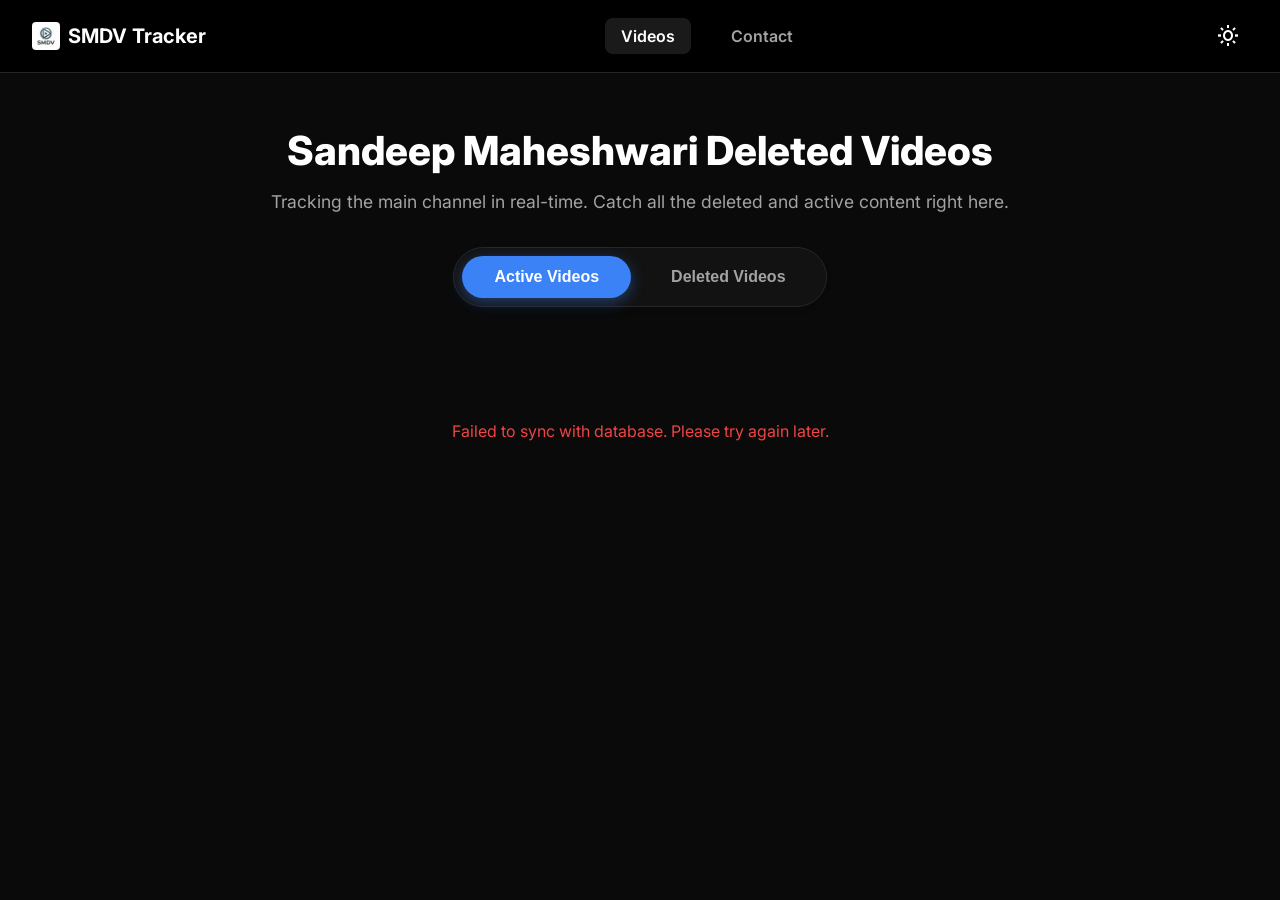
==== docs/index.html @ 34a7aa3f "Update UI to modern, premium, centered with logo" ====
<!DOCTYPE html>
<html lang="en" data-theme="dark">
<head>
    <meta charset="UTF-8">
    <meta name="viewport" content="width=device-width, initial-scale=1.0">
    <title>Sandeep Maheshwari Deleted Videos Tracker</title>
    <meta name="description" content="Tracker for Sandeep Maheshwari's active and deleted videos.">
    <link rel="preconnect" href="https://fonts.googleapis.com">
    <link rel="preconnect" href="https://fonts.gstatic.com" crossorigin>
    <link href="https://fonts.googleapis.com/css2?family=Inter:wght@400;500;600;700;800&display=swap" rel="stylesheet">
    <link rel="stylesheet" href="css/style.css">
    <!-- Boxicons for icons -->
    <link href='https://unpkg.com/boxicons@2.1.4/css/boxicons.min.css' rel='stylesheet'>
    <link rel="icon" type="image/png" href="images/logo.png">
</head>
<body>
    <nav class="navbar">
        <div class="nav-container">
            <div class="logo">
                <img src="images/logo.png" alt="SMDV Logo">
                <span>SMDV Tracker</span>
            </div>
            
            <ul class="nav-links">
                <li><button class="nav-btn active" id="nav-videos">Videos</button></li>
                <li><button class="nav-btn" id="nav-contact">Contact</button></li>
            </ul>

            <div class="nav-actions">
                <button class="theme-toggle" id="theme-toggle" aria-label="Toggle Dark/Light Mode">
                    <i class='bx bx-sun' id="theme-icon"></i>
                </button>
            </div>
        </div>
    </nav>

    <main class="container">
        
        <!-- VIDEOS SECTION -->
        <section id="section-videos" class="section active">
            <div class="header-content">
                <h1>Sandeep Maheshwari Deleted Videos</h1>
                <p>Tracking the main channel in real-time. Catch all the deleted and active content right here.</p>
            </div>

            <div class="tabs-container" style="display: flex; justify-content: center; width: 100%;">
                <div class="tabs">
                    <button class="tab-btn active" id="tab-active">Active Videos</button>
                    <button class="tab-btn" id="tab-deleted">Deleted Videos</button>
                </div>
            </div>

            <div class="stats-overview" id="stats-overview">
                <!-- Stats injected here -->
            </div>

            <div class="loading" id="loading">
                <div class="spinner"></div>
                <p>Syncing with database...</p>
            </div>

            <div class="grid" id="video-grid">
                <!-- Videos injected here -->
            </div>
        </section>

        <!-- CONTACT SECTION -->
        <section id="section-contact" class="section">
            <div class="header-content">
                <h1>Contact Us</h1>
                <p>Independent fan-created platform.</p>
            </div>
            <div class="contact-card">
                <p>Welcome to the official contact page of this independent fan-created platform dedicated to tracking and organizing videos from the Sandeep Maheshwari YouTube channel.</p>
                <p>This website has been developed purely out of admiration, respect, and appreciation for the valuable content shared by Sandeep Maheshwari Sir over the years. As a long-time follower and supporter of his work, I created this platform to make it easier for viewers and fans to track, discover, and stay updated with videos from the channel in a simple and organized way.</p>
                
                <h3>Purpose of This Website</h3>
                <p>The primary purpose of this website is to:</p>
                <ul>
                    <li>Track newly uploaded videos from the channel</li>
                    <li>Maintain an organized archive of content</li>
                    <li>Help viewers easily discover motivational and educational videos</li>
                    <li>Create a better browsing and tracking experience for fans</li>
                </ul>
                <p>This project is built with the intention of serving the community of viewers who regularly follow Sandeep Maheshwari Sir’s content and teachings.</p>
                
                <h3>Transparency & Disclaimer</h3>
                <p>I would like to clearly state the following:</p>
                <ul>
                    <li>This website is an independent fan-made project.</li>
                    <li>I have zero intention of earning money from Sandeep Maheshwari Sir’s content.</li>
                    <li>This platform is not created for scams, fraud, impersonation, or misleading activities of any kind.</li>
                    <li>I do not claim ownership of any original video, audio, branding, or intellectual property associated with the official channel.</li>
                    <li>All rights to the original content belong to their respective owners.</li>
                    <li>This website is created solely for informational and tracking purposes as a fan initiative.</li>
                </ul>
                <p>Respecting creators and maintaining transparency is extremely important to me. The goal of this platform is only to support accessibility and organization for viewers who genuinely enjoy the content.</p>
                
                <h3>Not Affiliated With the Official Channel</h3>
                <p>Please note that this website is not officially affiliated with, endorsed by, or managed by Sandeep Maheshwari Sir or his official team.</p>
                <p>If at any point any official representative has concerns regarding content, listings, or presentation on this platform, I will fully cooperate and take immediate action wherever necessary.</p>
                
                <h3>Privacy & User Trust</h3>
                <p>This platform is designed with simplicity and minimalism in mind. I strongly value user trust and transparency.</p>
                <ul>
                    <li>No misleading claims</li>
                    <li>No fake promotions</li>
                    <li>No spam activity</li>
                    <li>No hidden scams</li>
                    <li>No misuse of visitor data</li>
                </ul>
                <p>The intention is to maintain a clean, respectful, and genuine experience for every visitor using this website.</p>

                <h3>Get in Touch</h3>
                <p>If you would like to:</p>
                <ul>
                    <li>Report an issue</li>
                    <li>Suggest improvements</li>
                    <li>Share feedback</li>
                    <li>Request corrections</li>
                    <li>Raise copyright concerns</li>
                    <li>Contact regarding any content displayed on the website</li>
                </ul>
                <p>Please feel free to reach out to me at: <br><a href="mailto:smdeletedvideos@gmail.com" style="color: var(--accent); text-decoration: underline; font-weight: 600;">smdeletedvideos@gmail.com</a></p>
                
                <hr style="border: 0; height: 1px; background: var(--border); margin: 2rem 0;">
                
                <p>I genuinely appreciate every visitor, supporter, and fellow fan who uses this platform.</p>
                <p><em>Thank you for visiting and supporting this independent community-driven project built with respect, simplicity, and admiration for meaningful content.</em></p>
            </div>
        </section>
        
    </main>

    <!-- Modal for Deleted Video Details -->
    <div id="video-modal" class="modal">
        <div class="modal-content">
            <span class="close-modal">&times;</span>
            <div id="modal-body">
                <!-- Details injected here -->
            </div>
        </div>
    </div>

    <script src="js/app.js"></script>
</body>
</html>
---- docs/css/style.css ----
:root {
    /* Dark Theme (Default) */
    --bg-main: #0a0a0a;
    --bg-nav: #000000;
    --bg-card: #121212;
    --bg-card-hover: #1a1a1a;
    --text-primary: #ffffff;
    --text-secondary: #a3a3a3;
    --text-muted: #737373;
    --accent: #3b82f6; /* Blue like the screenshot play button */
    --accent-hover: #2563eb;
    --accent-border: #8b5cf6; /* Purple glow like screenshot */
    --border: #262626;
    --danger: #ef4444;
    --danger-bg: rgba(239, 68, 68, 0.1);
    --success: #10b981;
}

[data-theme="light"] {
    --bg-main: #f8fafc;
    --bg-nav: #ffffff;
    --bg-card: #ffffff;
    --bg-card-hover: #f1f5f9;
    --text-primary: #0f172a;
    --text-secondary: #475569;
    --text-muted: #94a3b8;
    --accent: #3b82f6;
    --accent-hover: #2563eb;
    --accent-border: #6366f1;
    --border: #e2e8f0;
    --danger: #ef4444;
    --danger-bg: rgba(239, 68, 68, 0.1);
    --success: #10b981;
}

* {
    margin: 0;
    padding: 0;
    box-sizing: border-box;
}

body {
    font-family: 'Inter', sans-serif;
    background-color: var(--bg-main);
    color: var(--text-primary);
    line-height: 1.5;
    min-height: 100vh;
    transition: background-color 0.3s ease, color 0.3s ease;
}

/* Navbar */
.navbar {
    background-color: var(--bg-nav);
    border-bottom: 1px solid var(--border);
    position: sticky;
    top: 0;
    z-index: 100;
    transition: background-color 0.3s ease, border-color 0.3s ease;
}

.nav-container {
    max-width: 1400px;
    margin: 0 auto;
    padding: 1rem 2rem;
    display: flex;
    justify-content: space-between;
    align-items: center;
}

.logo {
    display: flex;
    align-items: center;
    gap: 0.5rem;
    font-size: 1.25rem;
    font-weight: 700;
    color: var(--text-primary);
}

.logo img {
    height: 28px;
    width: auto;
    border-radius: 4px;
}

.nav-links {
    display: flex;
    list-style: none;
    gap: 1.5rem;
}

.nav-btn {
    background: none;
    border: none;
    color: var(--text-secondary);
    font-family: inherit;
    font-size: 1rem;
    font-weight: 600;
    cursor: pointer;
    transition: color 0.2s ease;
    padding: 0.5rem 1rem;
    border-radius: 0.5rem;
}

.nav-btn:hover {
    color: var(--text-primary);
    background: rgba(255,255,255,0.05);
}

.nav-btn.active {
    color: var(--text-primary);
    background: rgba(255,255,255,0.1);
}

[data-theme="light"] .nav-btn:hover,
[data-theme="light"] .nav-btn.active {
    background: rgba(0,0,0,0.05);
}

.nav-actions {
    display: flex;
    align-items: center;
}

.theme-toggle {
    background: none;
    border: none;
    color: var(--text-primary);
    font-size: 1.5rem;
    cursor: pointer;
    transition: transform 0.2s ease;
    display: flex;
    align-items: center;
    justify-content: center;
    width: 40px;
    height: 40px;
    border-radius: 50%;
}

.theme-toggle:hover {
    background: rgba(255,255,255,0.1);
}

[data-theme="light"] .theme-toggle:hover {
    background: rgba(0,0,0,0.05);
}

/* Main Container */
.container {
    max-width: 1400px;
    margin: 0 auto;
    padding: 3rem 2rem;
}

.section {
    display: none;
    animation: fadeIn 0.4s ease forwards;
}

.section.active {
    display: block;
}

@keyframes fadeIn {
    from { opacity: 0; transform: translateY(10px); }
    to { opacity: 1; transform: translateY(0); }
}

/* Header Content */
.header-content {
    margin-bottom: 2rem;
    text-align: center;
    max-width: 800px;
    margin-left: auto;
    margin-right: auto;
}

.header-content h1 {
    font-size: 2.5rem;
    font-weight: 800;
    margin-bottom: 0.5rem;
    color: var(--text-primary);
}

.header-content p {
    color: var(--text-secondary);
    font-size: 1.1rem;
}

/* Tabs */
.tabs {
    display: inline-flex;
    justify-content: center;
    gap: 0.5rem;
    margin-bottom: 3rem;
    background: var(--bg-card);
    padding: 0.5rem;
    border-radius: 3rem;
    border: 1px solid var(--border);
    box-shadow: 0 4px 6px rgba(0,0,0,0.05);
}

.tab-btn {
    background: none;
    border: none;
    color: var(--text-secondary);
    font-size: 1rem;
    font-weight: 600;
    cursor: pointer;
    padding: 0.75rem 2rem;
    border-radius: 2.5rem;
    transition: all 0.3s cubic-bezier(0.4, 0, 0.2, 1);
}

.tab-btn:hover {
    color: var(--text-primary);
}

.tab-btn.active {
    background: var(--accent);
    color: white;
    box-shadow: 0 4px 15px rgba(59, 130, 246, 0.4);
}

/* Grid Layout */
.grid {
    display: grid;
    grid-template-columns: repeat(auto-fill, minmax(340px, 1fr));
    gap: 1.5rem;
}

/* Video Card Modern Style */
.card {
    background: var(--bg-card);
    border: 1px solid var(--border);
    border-radius: 1rem;
    overflow: hidden;
    cursor: pointer;
    transition: all 0.3s cubic-bezier(0.4, 0, 0.2, 1);
    display: flex;
    flex-direction: column;
}

.card:hover {
    transform: translateY(-4px);
    background: var(--bg-card-hover);
    border-color: var(--accent-border); /* Glow border on hover */
    box-shadow: 0 10px 30px rgba(0,0,0,0.5);
}

[data-theme="light"] .card:hover {
    box-shadow: 0 10px 30px rgba(0,0,0,0.1);
}

.thumbnail-container {
    position: relative;
    width: 100%;
    aspect-ratio: 16 / 9;
    background-color: var(--bg-nav);
    overflow: hidden;
}

.thumbnail-container img {
    width: 100%;
    height: 100%;
    object-fit: cover;
    transition: transform 0.5s ease;
}

.card:hover .thumbnail-container img {
    transform: scale(1.05); /* Slight zoom on hover */
}

/* Play Button Overlay */
.play-overlay {
    position: absolute;
    top: 0;
    left: 0;
    width: 100%;
    height: 100%;
    background: rgba(0, 0, 0, 0.3);
    display: flex;
    justify-content: center;
    align-items: center;
    opacity: 0;
    transition: opacity 0.3s ease;
}

.play-btn {
    width: 60px;
    height: 60px;
    background-color: var(--accent);
    border-radius: 50%;
    display: flex;
    justify-content: center;
    align-items: center;
    color: white;
    font-size: 2rem;
    transform: scale(0.8);
    transition: transform 0.3s cubic-bezier(0.175, 0.885, 0.32, 1.275);
    padding-left: 5px; /* Visual center adjustment for play icon */
}

.card:hover .play-overlay {
    opacity: 1;
}

.card:hover .play-btn {
    transform: scale(1);
}

.card-content {
    padding: 1.25rem;
    flex: 1;
    display: flex;
    flex-direction: column;
}

.card-title {
    font-size: 1.1rem;
    font-weight: 600;
    color: var(--text-primary);
    margin-bottom: 0.5rem;
    display: -webkit-box;
    -webkit-line-clamp: 2;
    -webkit-box-orient: vertical;
    overflow: hidden;
    line-height: 1.4;
}

.card-meta {
    margin-top: auto;
    font-size: 0.85rem;
    color: var(--text-muted);
    display: flex;
    align-items: center;
    justify-content: space-between;
}

.badge {
    padding: 0.2rem 0.6rem;
    border-radius: 0.25rem;
    font-size: 0.75rem;
    font-weight: 600;
    text-transform: uppercase;
}

.badge.deleted {
    color: var(--danger);
    background: var(--danger-bg);
}

/* Loading */
.loading {
    display: flex;
    flex-direction: column;
    align-items: center;
    justify-content: center;
    padding: 4rem 0;
    color: var(--text-secondary);
}

.spinner {
    width: 40px;
    height: 40px;
    border: 3px solid var(--border);
    border-top-color: var(--accent);
    border-radius: 50%;
    animation: spin 1s linear infinite;
    margin-bottom: 1rem;
}

@keyframes spin {
    to { transform: rotate(360deg); }
}

/* Modal */
.modal {
    display: none;
    position: fixed;
    z-index: 1000;
    left: 0;
    top: 0;
    width: 100%;
    height: 100%;
    background-color: rgba(0, 0, 0, 0.8);
    backdrop-filter: blur(5px);
    align-items: center;
    justify-content: center;
}

.modal.active {
    display: flex;
}

.modal-content {
    background-color: var(--bg-card);
    border: 1px solid var(--border);
    border-radius: 1rem;
    width: 90%;
    max-width: 600px;
    padding: 2rem;
    position: relative;
    box-shadow: 0 20px 40px rgba(0,0,0,0.5);
    animation: modalPop 0.3s cubic-bezier(0.175, 0.885, 0.32, 1.275);
}

@keyframes modalPop {
    from { transform: scale(0.9); opacity: 0; }
    to { transform: scale(1); opacity: 1; }
}

.close-modal {
    position: absolute;
    top: 1rem;
    right: 1.5rem;
    color: var(--text-secondary);
    font-size: 2rem;
    font-weight: bold;
    cursor: pointer;
    transition: color 0.2s ease;
}

.close-modal:hover {
    color: var(--text-primary);
}

.modal-body-content {
    display: flex;
    flex-direction: column;
    gap: 1rem;
}

.modal-body-content h2 {
    font-size: 1.5rem;
    color: var(--text-primary);
    margin-bottom: 1rem;
    padding-right: 2rem;
    line-height: 1.3;
}

.detail-row {
    display: flex;
    justify-content: space-between;
    padding-bottom: 0.5rem;
    border-bottom: 1px solid var(--border);
}

.detail-row span:first-child {
    color: var(--text-muted);
}

.detail-row span:last-child {
    font-weight: 500;
    color: var(--text-primary);
}

.btn-watch {
    display: inline-block;
    margin-top: 1.5rem;
    padding: 0.8rem 1.5rem;
    background-color: var(--danger);
    color: white;
    text-align: center;
    border-radius: 0.5rem;
    text-decoration: none;
    font-weight: 600;
    transition: background-color 0.2s ease;
}

.btn-watch:hover {
    background-color: #dc2626;
}

/* Contact Box */
.contact-card {
    background: var(--bg-card);
    border: 1px solid var(--border);
    padding: 3rem;
    border-radius: 1rem;
    max-width: 800px;
    margin: 0 auto;
}

.contact-card p {
    margin-bottom: 1.25rem;
    color: var(--text-secondary);
    line-height: 1.7;
}

.contact-card h3 {
    color: var(--text-primary);
    font-size: 1.25rem;
    margin-top: 2.5rem;
    margin-bottom: 1rem;
    font-weight: 600;
}

.contact-card ul {
    margin-bottom: 1.5rem;
    padding-left: 1.5rem;
    color: var(--text-secondary);
}

.contact-card ul li {
    margin-bottom: 0.5rem;
    line-height: 1.6;
}
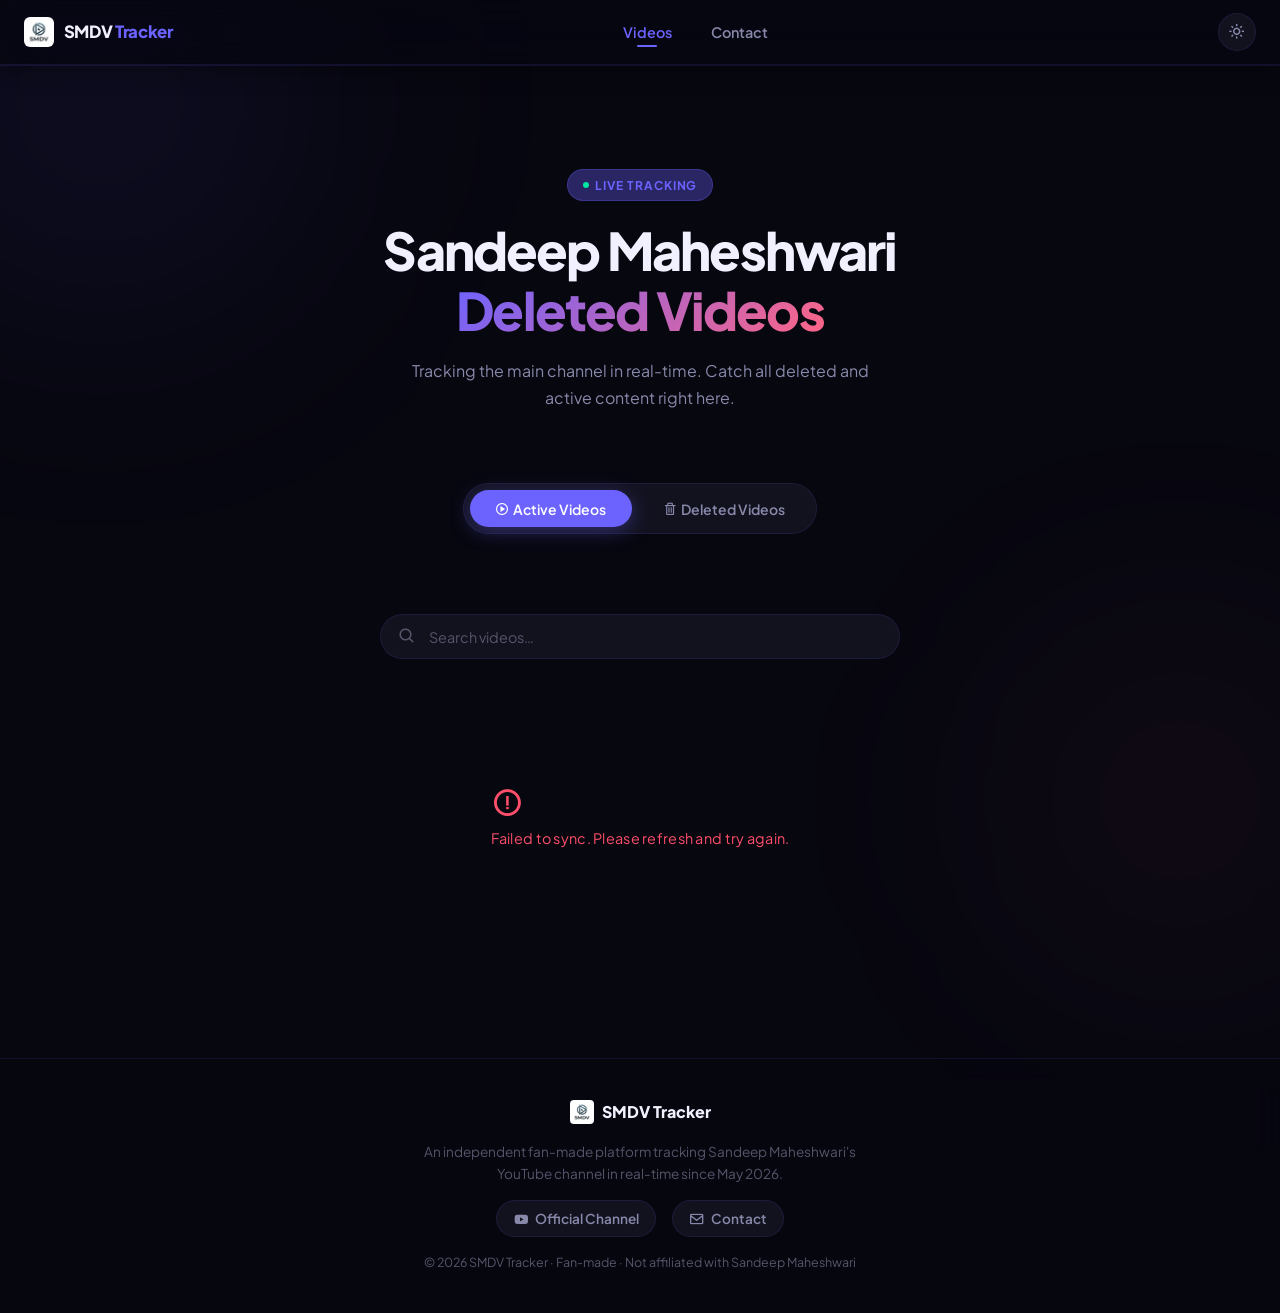
==== commit 9d8379fa: "feat: premium redesign with search, footer, date fix & responsive layout" ====
--- a/docs/index.html
+++ b/docs/index.html
@@ -3,141 +3,240 @@
 <head>
     <meta charset="UTF-8">
     <meta name="viewport" content="width=device-width, initial-scale=1.0">
-    <title>Sandeep Maheshwari Deleted Videos Tracker</title>
-    <meta name="description" content="Tracker for Sandeep Maheshwari's active and deleted videos.">
+    <title>SMDV Tracker — Sandeep Maheshwari Deleted Videos</title>
+    <meta name="description" content="Track Sandeep Maheshwari's active and deleted YouTube videos in real-time. A fan-made platform to help you stay updated.">
+    <meta name="theme-color" content="#070710">
+
+    <!-- Fonts -->
     <link rel="preconnect" href="https://fonts.googleapis.com">
     <link rel="preconnect" href="https://fonts.gstatic.com" crossorigin>
-    <link href="https://fonts.googleapis.com/css2?family=Inter:wght@400;500;600;700;800&display=swap" rel="stylesheet">
+    <link href="https://fonts.googleapis.com/css2?family=Inter:wght@400;600;700;800&family=Plus+Jakarta+Sans:wght@400;500;600;700;800;900&display=swap" rel="stylesheet">
+
+    <!-- Icons -->
+    <link href="https://unpkg.com/boxicons@2.1.4/css/boxicons.min.css" rel="stylesheet">
+
+    <!-- Styles -->
     <link rel="stylesheet" href="css/style.css">
-    <!-- Boxicons for icons -->
-    <link href='https://unpkg.com/boxicons@2.1.4/css/boxicons.min.css' rel='stylesheet'>
+
+    <!-- Favicon -->
     <link rel="icon" type="image/png" href="images/logo.png">
 </head>
 <body>
-    <nav class="navbar">
+
+    <!-- ░░ NAVBAR ░░ -->
+    <nav class="navbar" role="navigation" aria-label="Main navigation">
         <div class="nav-container">
-            <div class="logo">
+            <!-- Logo -->
+            <a class="logo" href="#" id="logo-home" aria-label="SMDV Tracker Home">
                 <img src="images/logo.png" alt="SMDV Logo">
-                <span>SMDV Tracker</span>
-            </div>
-            
-            <ul class="nav-links">
-                <li><button class="nav-btn active" id="nav-videos">Videos</button></li>
+                <span class="logo-text">SMDV <span>Tracker</span></span>
+            </a>
+
+            <!-- Desktop Nav Links -->
+            <ul class="nav-links" role="list">
+                <li><button class="nav-btn active" id="nav-videos" aria-current="page">Videos</button></li>
                 <li><button class="nav-btn" id="nav-contact">Contact</button></li>
             </ul>
 
+            <!-- Actions -->
             <div class="nav-actions">
-                <button class="theme-toggle" id="theme-toggle" aria-label="Toggle Dark/Light Mode">
-                    <i class='bx bx-sun' id="theme-icon"></i>
+                <button class="theme-toggle" id="theme-toggle" aria-label="Toggle dark/light mode">
+                    <i class="bx bx-sun" id="theme-icon" aria-hidden="true"></i>
+                </button>
+                <!-- Hamburger (mobile) -->
+                <button class="hamburger" id="hamburger" aria-label="Open menu" aria-expanded="false" aria-controls="mobile-menu">
+                    <span></span><span></span><span></span>
                 </button>
             </div>
         </div>
     </nav>
 
-    <main class="container">
-        
-        <!-- VIDEOS SECTION -->
-        <section id="section-videos" class="section active">
-            <div class="header-content">
-                <h1>Sandeep Maheshwari Deleted Videos</h1>
-                <p>Tracking the main channel in real-time. Catch all the deleted and active content right here.</p>
-            </div>
-
-            <div class="tabs-container" style="display: flex; justify-content: center; width: 100%;">
-                <div class="tabs">
-                    <button class="tab-btn active" id="tab-active">Active Videos</button>
-                    <button class="tab-btn" id="tab-deleted">Deleted Videos</button>
-                </div>
-            </div>
-
-            <div class="stats-overview" id="stats-overview">
-                <!-- Stats injected here -->
-            </div>
-
-            <div class="loading" id="loading">
-                <div class="spinner"></div>
-                <p>Syncing with database...</p>
-            </div>
-
-            <div class="grid" id="video-grid">
-                <!-- Videos injected here -->
-            </div>
-        </section>
-
-        <!-- CONTACT SECTION -->
-        <section id="section-contact" class="section">
-            <div class="header-content">
-                <h1>Contact Us</h1>
-                <p>Independent fan-created platform.</p>
-            </div>
-            <div class="contact-card">
-                <p>Welcome to the official contact page of this independent fan-created platform dedicated to tracking and organizing videos from the Sandeep Maheshwari YouTube channel.</p>
-                <p>This website has been developed purely out of admiration, respect, and appreciation for the valuable content shared by Sandeep Maheshwari Sir over the years. As a long-time follower and supporter of his work, I created this platform to make it easier for viewers and fans to track, discover, and stay updated with videos from the channel in a simple and organized way.</p>
-                
-                <h3>Purpose of This Website</h3>
-                <p>The primary purpose of this website is to:</p>
-                <ul>
-                    <li>Track newly uploaded videos from the channel</li>
-                    <li>Maintain an organized archive of content</li>
-                    <li>Help viewers easily discover motivational and educational videos</li>
-                    <li>Create a better browsing and tracking experience for fans</li>
-                </ul>
-                <p>This project is built with the intention of serving the community of viewers who regularly follow Sandeep Maheshwari Sir’s content and teachings.</p>
-                
-                <h3>Transparency & Disclaimer</h3>
-                <p>I would like to clearly state the following:</p>
-                <ul>
-                    <li>This website is an independent fan-made project.</li>
-                    <li>I have zero intention of earning money from Sandeep Maheshwari Sir’s content.</li>
-                    <li>This platform is not created for scams, fraud, impersonation, or misleading activities of any kind.</li>
-                    <li>I do not claim ownership of any original video, audio, branding, or intellectual property associated with the official channel.</li>
-                    <li>All rights to the original content belong to their respective owners.</li>
-                    <li>This website is created solely for informational and tracking purposes as a fan initiative.</li>
-                </ul>
-                <p>Respecting creators and maintaining transparency is extremely important to me. The goal of this platform is only to support accessibility and organization for viewers who genuinely enjoy the content.</p>
-                
-                <h3>Not Affiliated With the Official Channel</h3>
-                <p>Please note that this website is not officially affiliated with, endorsed by, or managed by Sandeep Maheshwari Sir or his official team.</p>
-                <p>If at any point any official representative has concerns regarding content, listings, or presentation on this platform, I will fully cooperate and take immediate action wherever necessary.</p>
-                
-                <h3>Privacy & User Trust</h3>
-                <p>This platform is designed with simplicity and minimalism in mind. I strongly value user trust and transparency.</p>
-                <ul>
-                    <li>No misleading claims</li>
-                    <li>No fake promotions</li>
-                    <li>No spam activity</li>
-                    <li>No hidden scams</li>
-                    <li>No misuse of visitor data</li>
-                </ul>
-                <p>The intention is to maintain a clean, respectful, and genuine experience for every visitor using this website.</p>
-
-                <h3>Get in Touch</h3>
-                <p>If you would like to:</p>
-                <ul>
-                    <li>Report an issue</li>
-                    <li>Suggest improvements</li>
-                    <li>Share feedback</li>
-                    <li>Request corrections</li>
-                    <li>Raise copyright concerns</li>
-                    <li>Contact regarding any content displayed on the website</li>
-                </ul>
-                <p>Please feel free to reach out to me at: <br><a href="mailto:smdeletedvideos@gmail.com" style="color: var(--accent); text-decoration: underline; font-weight: 600;">smdeletedvideos@gmail.com</a></p>
-                
-                <hr style="border: 0; height: 1px; background: var(--border); margin: 2rem 0;">
-                
-                <p>I genuinely appreciate every visitor, supporter, and fellow fan who uses this platform.</p>
-                <p><em>Thank you for visiting and supporting this independent community-driven project built with respect, simplicity, and admiration for meaningful content.</em></p>
-            </div>
-        </section>
-        
+    <!-- Mobile Menu -->
+    <div class="mobile-menu" id="mobile-menu" role="menu">
+        <button class="nav-btn active" id="mob-nav-videos" role="menuitem">Videos</button>
+        <button class="nav-btn" id="mob-nav-contact" role="menuitem">Contact</button>
+    </div>
+
+    <!-- ░░ MAIN ░░ -->
+    <main>
+        <div class="container">
+
+            <!-- ── VIDEOS SECTION ─────────────────────────────── -->
+            <section id="section-videos" class="section active" aria-labelledby="videos-heading">
+
+                <!-- Hero -->
+                <header class="hero">
+                    <div class="hero-badge" aria-label="Live tracking active">
+                        <span class="dot" aria-hidden="true"></span>
+                        Live Tracking
+                    </div>
+                    <h1 id="videos-heading">
+                        Sandeep Maheshwari<br>
+                        <span class="gradient-text">Deleted Videos</span>
+                    </h1>
+                    <p>Tracking the main channel in real-time. Catch all deleted and active content right here.</p>
+                </header>
+
+                <!-- Tabs -->
+                <div class="tabs-wrapper" role="tablist" aria-label="Video categories">
+                    <div class="tabs">
+                        <button class="tab-btn active" id="tab-active" role="tab" aria-selected="true" aria-controls="video-grid">
+                            <i class="bx bx-play-circle" aria-hidden="true"></i>&nbsp; Active Videos
+                        </button>
+                        <button class="tab-btn" id="tab-deleted" role="tab" aria-selected="false" aria-controls="video-grid">
+                            <i class="bx bx-trash" aria-hidden="true"></i>&nbsp; Deleted Videos
+                        </button>
+                    </div>
+                </div>
+
+                <!-- Stats -->
+                <div class="stats-overview" id="stats-overview" aria-live="polite">
+                    <!-- Injected by JS -->
+                </div>
+
+                <!-- Search -->
+                <div class="search-wrapper">
+                    <div class="search-box">
+                        <i class="bx bx-search" aria-hidden="true"></i>
+                        <input
+                            type="search"
+                            id="search-input"
+                            placeholder="Search videos…"
+                            autocomplete="off"
+                            aria-label="Search videos"
+                        >
+                        <button class="search-clear" id="search-clear" aria-label="Clear search" style="display:none;">
+                            <i class="bx bx-x"></i>
+                        </button>
+                    </div>
+                </div>
+
+                <!-- Loading -->
+                <div class="loading" id="loading" role="status" aria-label="Loading videos">
+                    <div class="spinner" aria-hidden="true"></div>
+                    <p>Syncing with database…</p>
+                </div>
+
+                <!-- Grid -->
+                <div class="grid" id="video-grid" role="tabpanel" aria-live="polite">
+                    <!-- Injected by JS -->
+                </div>
+
+            </section>
+
+            <!-- ── CONTACT SECTION ────────────────────────────── -->
+            <section id="section-contact" class="section" aria-labelledby="contact-heading">
+
+                <header class="contact-hero">
+                    <h1 id="contact-heading">Get in Touch</h1>
+                    <p>Independent fan-created platform. Built with respect, transparency, and admiration.</p>
+                    <!-- Tracking since badge -->
+                    <div class="tracking-since-badge">
+                        <i class="bx bx-calendar-check" aria-hidden="true"></i>
+                        Tracking Sandeep Maheshwari's channel since <strong>May 2026</strong>
+                    </div>
+                </header>
+
+                <div class="contact-card">
+
+                    <p>Welcome to the official contact page of this independent fan-created platform dedicated to tracking and organizing videos from the <strong style="color:var(--text-primary)">Sandeep Maheshwari</strong> YouTube channel.</p>
+
+                    <p>This website has been developed purely out of admiration, respect, and appreciation for the valuable content shared by Sandeep Maheshwari Sir over the years. As a long-time follower and supporter, I created this platform to make it easier for viewers to track, discover, and stay updated with videos from the channel.</p>
+
+                    <h3>Purpose of This Website</h3>
+                    <ul>
+                        <li>Track newly uploaded videos from the channel</li>
+                        <li>Maintain an organized archive of content</li>
+                        <li>Help viewers easily discover motivational and educational videos</li>
+                        <li>Create a better browsing and tracking experience for fans</li>
+                    </ul>
+                    <p>This project is built with the intention of serving the community of viewers who regularly follow Sandeep Maheshwari Sir's content and teachings.</p>
+
+                    <h3>Transparency &amp; Disclaimer</h3>
+                    <ul>
+                        <li>This website is an independent fan-made project</li>
+                        <li>Zero intention of earning money from the content</li>
+                        <li>Not created for scams, fraud, impersonation, or misleading activities</li>
+                        <li>I do not claim ownership of any original video, audio, or branding</li>
+                        <li>All rights to original content belong to their respective owners</li>
+                        <li>Created solely for informational and tracking purposes as a fan initiative</li>
+                    </ul>
+                    <p>Respecting creators and maintaining transparency is extremely important to me.</p>
+
+                    <h3>Not Affiliated With the Official Channel</h3>
+                    <p>This website is not officially affiliated with, endorsed by, or managed by Sandeep Maheshwari Sir or his official team. If any official representative has concerns, I will fully cooperate and take immediate action wherever necessary.</p>
+
+                    <h3>Privacy &amp; User Trust</h3>
+                    <ul>
+                        <li>No misleading claims</li>
+                        <li>No fake promotions</li>
+                        <li>No spam activity</li>
+                        <li>No hidden scams</li>
+                        <li>No misuse of visitor data</li>
+                    </ul>
+
+                    <h3>Contact Me</h3>
+                    <p>For issues, suggestions, feedback, corrections, or copyright concerns:</p>
+                    <div class="contact-email-block">
+                        <i class="bx bx-envelope" aria-hidden="true"></i>
+                        <a href="mailto:smdeletedvideos@gmail.com">smdeletedvideos@gmail.com</a>
+                    </div>
+
+                    <hr class="contact-divider">
+
+                    <!-- Milestone card -->
+                    <div class="milestone-card">
+                        <div class="milestone-icon"><i class="bx bx-trophy"></i></div>
+                        <div>
+                            <strong>Tracking Since May 2026</strong>
+                            <p>This platform has been actively monitoring Sandeep Maheshwari's YouTube channel in real-time since May 2026, ensuring no video goes unnoticed.</p>
+                        </div>
+                    </div>
+
+                    <p class="contact-footer-note">
+                        I genuinely appreciate every visitor and fellow fan who uses this platform.<br>
+                        <em>Thank you for your support — built with ❤️ and respect.</em>
+                    </p>
+
+                </div>
+            </section>
+
+        </div><!-- /.container -->
     </main>
 
-    <!-- Modal for Deleted Video Details -->
-    <div id="video-modal" class="modal">
+    <!-- ░░ FOOTER ░░ -->
+    <footer class="site-footer">
+        <div class="footer-inner">
+            <div class="footer-brand">
+                <img src="images/logo.png" alt="SMDV Logo" class="footer-logo">
+                <span>SMDV Tracker</span>
+            </div>
+            <p class="footer-desc">An independent fan-made platform tracking Sandeep Maheshwari's YouTube channel in real-time since May 2026.</p>
+            <div class="footer-links">
+                <a href="https://www.youtube.com/@SandeepSeminars" target="_blank" rel="noopener noreferrer">
+                    <i class="bx bxl-youtube"></i> Official Channel
+                </a>
+                <a href="mailto:smdeletedvideos@gmail.com">
+                    <i class="bx bx-envelope"></i> Contact
+                </a>
+            </div>
+            <p class="footer-copy">© 2026 SMDV Tracker · Fan-made · Not affiliated with Sandeep Maheshwari</p>
+        </div>
+    </footer>
+
+    <!-- Scroll to Top -->
+    <button class="scroll-top" id="scroll-top" aria-label="Scroll to top">
+        <i class="bx bx-chevron-up"></i>
+    </button>
+
+    <!-- ░░ MODAL ░░ -->
+    <div id="video-modal" class="modal" role="dialog" aria-modal="true" aria-labelledby="modal-title">
         <div class="modal-content">
-            <span class="close-modal">&times;</span>
+            <button class="close-modal" id="close-modal-btn" aria-label="Close modal">
+                <i class="bx bx-x" aria-hidden="true"></i>
+            </button>
             <div id="modal-body">
-                <!-- Details injected here -->
+                <!-- Injected by JS -->
             </div>
         </div>
     </div>
--- a/docs/css/style.css
+++ b/docs/css/style.css
@@ -1,91 +1,169 @@
+/* ============================================================
+   SMDV Tracker — Premium Redesign
+   Modern · Minimal · Responsive
+   ============================================================ */
+
+@import url('https://fonts.googleapis.com/css2?family=Inter:wght@300;400;500;600;700;800;900&family=Plus+Jakarta+Sans:wght@400;500;600;700;800&display=swap');
+
+/* ── Design Tokens ────────────────────────────────────────── */
 :root {
-    /* Dark Theme (Default) */
-    --bg-main: #0a0a0a;
-    --bg-nav: #000000;
-    --bg-card: #121212;
-    --bg-card-hover: #1a1a1a;
-    --text-primary: #ffffff;
-    --text-secondary: #a3a3a3;
-    --text-muted: #737373;
-    --accent: #3b82f6; /* Blue like the screenshot play button */
-    --accent-hover: #2563eb;
-    --accent-border: #8b5cf6; /* Purple glow like screenshot */
-    --border: #262626;
-    --danger: #ef4444;
-    --danger-bg: rgba(239, 68, 68, 0.1);
-    --success: #10b981;
+    /* Dark theme (default) */
+    --bg-main:        #070710;
+    --bg-nav:         rgba(7,7,16,0.82);
+    --bg-card:        #0f0f1e;
+    --bg-card-hover:  #13132a;
+    --bg-surface:     #12121f;
+
+    --text-primary:   #f0f0ff;
+    --text-secondary: #8888aa;
+    --text-muted:     #55556a;
+
+    --accent:         #6c63ff;
+    --accent-2:       #ff6584;
+    --accent-glow:    rgba(108,99,255,0.35);
+    --accent-hover:   #574fd6;
+
+    --border:         rgba(108,99,255,0.12);
+    --border-strong:  rgba(108,99,255,0.28);
+
+    --danger:         #ff4f6a;
+    --danger-bg:      rgba(255,79,106,0.12);
+    --success:        #00e5a0;
+
+    --radius-sm:      0.5rem;
+    --radius:         0.875rem;
+    --radius-lg:      1.5rem;
+    --radius-xl:      2rem;
+
+    --shadow-card:    0 4px 24px rgba(0,0,0,0.45);
+    --shadow-hover:   0 12px 48px rgba(108,99,255,0.25);
+    --shadow-nav:     0 1px 0 rgba(108,99,255,0.12), 0 4px 24px rgba(0,0,0,0.4);
+
+    --transition:     all 0.3s cubic-bezier(0.4,0,0.2,1);
+    --transition-fast:all 0.18s cubic-bezier(0.4,0,0.2,1);
 }
 
 [data-theme="light"] {
-    --bg-main: #f8fafc;
-    --bg-nav: #ffffff;
-    --bg-card: #ffffff;
-    --bg-card-hover: #f1f5f9;
-    --text-primary: #0f172a;
-    --text-secondary: #475569;
-    --text-muted: #94a3b8;
-    --accent: #3b82f6;
-    --accent-hover: #2563eb;
-    --accent-border: #6366f1;
-    --border: #e2e8f0;
-    --danger: #ef4444;
-    --danger-bg: rgba(239, 68, 68, 0.1);
-    --success: #10b981;
-}
-
-* {
-    margin: 0;
-    padding: 0;
-    box-sizing: border-box;
-}
+    --bg-main:        #f4f4fb;
+    --bg-nav:         rgba(244,244,251,0.88);
+    --bg-card:        #ffffff;
+    --bg-card-hover:  #f0f0ff;
+    --bg-surface:     #eeeef8;
+
+    --text-primary:   #12122a;
+    --text-secondary: #5a5a7a;
+    --text-muted:     #9090b0;
+
+    --accent:         #6c63ff;
+    --accent-glow:    rgba(108,99,255,0.18);
+    --accent-hover:   #574fd6;
+
+    --border:         rgba(108,99,255,0.1);
+    --border-strong:  rgba(108,99,255,0.22);
+
+    --danger:         #e0334a;
+    --danger-bg:      rgba(224,51,74,0.09);
+    --success:        #00b37a;
+
+    --shadow-card:    0 2px 16px rgba(108,99,255,0.1);
+    --shadow-hover:   0 8px 32px rgba(108,99,255,0.18);
+    --shadow-nav:     0 1px 0 rgba(108,99,255,0.1), 0 4px 20px rgba(0,0,0,0.06);
+}
+
+/* ── Reset & Base ─────────────────────────────────────────── */
+*,*::before,*::after { margin:0; padding:0; box-sizing:border-box; }
+
+html { scroll-behavior: smooth; }
 
 body {
-    font-family: 'Inter', sans-serif;
+    font-family: 'Plus Jakarta Sans', 'Inter', sans-serif;
     background-color: var(--bg-main);
     color: var(--text-primary);
-    line-height: 1.5;
+    line-height: 1.6;
     min-height: 100vh;
-    transition: background-color 0.3s ease, color 0.3s ease;
-}
-
-/* Navbar */
+    transition: background-color 0.4s ease, color 0.4s ease;
+    -webkit-font-smoothing: antialiased;
+}
+
+/* Ambient background blobs (dark only) */
+body::before,
+body::after {
+    content: '';
+    position: fixed;
+    border-radius: 50%;
+    filter: blur(120px);
+    pointer-events: none;
+    z-index: 0;
+    transition: opacity 0.4s ease;
+}
+body::before {
+    width: 600px; height: 600px;
+    background: radial-gradient(circle, rgba(108,99,255,0.12) 0%, transparent 70%);
+    top: -200px; left: -200px;
+}
+body::after {
+    width: 500px; height: 500px;
+    background: radial-gradient(circle, rgba(255,101,132,0.08) 0%, transparent 70%);
+    bottom: -150px; right: -150px;
+}
+[data-theme="light"] body::before,
+[data-theme="light"] body::after { opacity: 0.4; }
+
+/* ── Navbar ───────────────────────────────────────────────── */
 .navbar {
-    background-color: var(--bg-nav);
-    border-bottom: 1px solid var(--border);
     position: sticky;
     top: 0;
-    z-index: 100;
-    transition: background-color 0.3s ease, border-color 0.3s ease;
+    z-index: 200;
+    background: var(--bg-nav);
+    backdrop-filter: blur(20px) saturate(180%);
+    -webkit-backdrop-filter: blur(20px) saturate(180%);
+    box-shadow: var(--shadow-nav);
+    border-bottom: 1px solid var(--border);
+    transition: var(--transition);
 }
 
 .nav-container {
-    max-width: 1400px;
+    max-width: 1280px;
     margin: 0 auto;
-    padding: 1rem 2rem;
-    display: flex;
+    padding: 0 1.5rem;
+    height: 64px;
+    display: flex;
+    align-items: center;
     justify-content: space-between;
-    align-items: center;
+    gap: 1rem;
 }
 
 .logo {
     display: flex;
     align-items: center;
-    gap: 0.5rem;
-    font-size: 1.25rem;
-    font-weight: 700;
+    gap: 0.6rem;
+    text-decoration: none;
+    flex-shrink: 0;
+}
+
+.logo img {
+    height: 30px;
+    width: auto;
+    border-radius: 6px;
+}
+
+.logo-text {
+    font-size: 1.05rem;
+    font-weight: 800;
     color: var(--text-primary);
-}
-
-.logo img {
-    height: 28px;
-    width: auto;
-    border-radius: 4px;
+    letter-spacing: -0.02em;
+    white-space: nowrap;
+}
+
+.logo-text span {
+    color: var(--accent);
 }
 
 .nav-links {
     display: flex;
     list-style: none;
-    gap: 1.5rem;
+    gap: 0.25rem;
+    align-items: center;
 }
 
 .nav-btn {
@@ -93,415 +171,999 @@
     border: none;
     color: var(--text-secondary);
     font-family: inherit;
-    font-size: 1rem;
+    font-size: 0.9rem;
     font-weight: 600;
     cursor: pointer;
-    transition: color 0.2s ease;
-    padding: 0.5rem 1rem;
-    border-radius: 0.5rem;
-}
-
-.nav-btn:hover {
+    padding: 0.5rem 1.1rem;
+    border-radius: var(--radius-sm);
+    transition: var(--transition-fast);
+    position: relative;
+    white-space: nowrap;
+}
+
+.nav-btn::after {
+    content: '';
+    position: absolute;
+    bottom: 2px;
+    left: 50%;
+    transform: translateX(-50%) scaleX(0);
+    width: 20px;
+    height: 2px;
+    background: var(--accent);
+    border-radius: 2px;
+    transition: transform 0.25s ease;
+}
+
+.nav-btn:hover { color: var(--text-primary); }
+.nav-btn.active {
+    color: var(--accent);
+}
+.nav-btn.active::after {
+    transform: translateX(-50%) scaleX(1);
+}
+
+.nav-actions { display: flex; align-items: center; gap: 0.5rem; }
+
+.theme-toggle {
+    background: var(--bg-surface);
+    border: 1px solid var(--border);
+    color: var(--text-secondary);
+    font-size: 1.1rem;
+    cursor: pointer;
+    transition: var(--transition-fast);
+    display: flex;
+    align-items: center;
+    justify-content: center;
+    width: 38px;
+    height: 38px;
+    border-radius: 50%;
+}
+.theme-toggle:hover {
+    background: var(--border-strong);
     color: var(--text-primary);
-    background: rgba(255,255,255,0.05);
-}
-
-.nav-btn.active {
-    color: var(--text-primary);
-    background: rgba(255,255,255,0.1);
-}
-
-[data-theme="light"] .nav-btn:hover,
-[data-theme="light"] .nav-btn.active {
-    background: rgba(0,0,0,0.05);
-}
-
-.nav-actions {
-    display: flex;
-    align-items: center;
-}
-
-.theme-toggle {
+    transform: rotate(15deg);
+}
+
+/* ── Mobile Hamburger ────────────────────────────────────── */
+.hamburger {
+    display: none;
+    flex-direction: column;
+    gap: 5px;
     background: none;
     border: none;
-    color: var(--text-primary);
-    font-size: 1.5rem;
     cursor: pointer;
-    transition: transform 0.2s ease;
-    display: flex;
-    align-items: center;
-    justify-content: center;
-    width: 40px;
-    height: 40px;
-    border-radius: 50%;
-}
-
-.theme-toggle:hover {
-    background: rgba(255,255,255,0.1);
-}
-
-[data-theme="light"] .theme-toggle:hover {
-    background: rgba(0,0,0,0.05);
-}
-
-/* Main Container */
+    padding: 6px;
+    border-radius: var(--radius-sm);
+}
+.hamburger span {
+    display: block;
+    width: 22px;
+    height: 2px;
+    background: var(--text-primary);
+    border-radius: 2px;
+    transition: var(--transition-fast);
+}
+.hamburger.open span:nth-child(1) { transform: translateY(7px) rotate(45deg); }
+.hamburger.open span:nth-child(2) { opacity: 0; }
+.hamburger.open span:nth-child(3) { transform: translateY(-7px) rotate(-45deg); }
+
+.mobile-menu {
+    display: none;
+    position: fixed;
+    top: 64px;
+    left: 0;
+    right: 0;
+    background: var(--bg-nav);
+    backdrop-filter: blur(20px);
+    -webkit-backdrop-filter: blur(20px);
+    border-bottom: 1px solid var(--border);
+    padding: 1rem 1.5rem 1.5rem;
+    z-index: 199;
+    flex-direction: column;
+    gap: 0.5rem;
+    animation: slideDown 0.2s ease;
+}
+.mobile-menu.open { display: flex; }
+.mobile-menu .nav-btn {
+    text-align: left;
+    padding: 0.75rem 1rem;
+    font-size: 1rem;
+    border-radius: var(--radius-sm);
+    width: 100%;
+}
+.mobile-menu .nav-btn.active {
+    background: var(--accent-glow);
+    color: var(--accent);
+}
+
+@keyframes slideDown {
+    from { opacity:0; transform: translateY(-8px); }
+    to   { opacity:1; transform: translateY(0); }
+}
+
+/* ── Main Layout ──────────────────────────────────────────── */
+main {
+    position: relative;
+    z-index: 1;
+}
+
 .container {
-    max-width: 1400px;
+    max-width: 1280px;
     margin: 0 auto;
-    padding: 3rem 2rem;
+    padding: 3rem 1.5rem 5rem;
 }
 
 .section {
     display: none;
-    animation: fadeIn 0.4s ease forwards;
-}
-
-.section.active {
-    display: block;
-}
-
-@keyframes fadeIn {
-    from { opacity: 0; transform: translateY(10px); }
-    to { opacity: 1; transform: translateY(0); }
-}
-
-/* Header Content */
-.header-content {
-    margin-bottom: 2rem;
+    animation: sectionFadeIn 0.4s ease forwards;
+}
+.section.active { display: block; }
+
+@keyframes sectionFadeIn {
+    from { opacity:0; transform: translateY(16px); }
+    to   { opacity:1; transform: translateY(0); }
+}
+
+/* ── Hero Header ─────────────────────────────────────────── */
+.hero {
     text-align: center;
-    max-width: 800px;
-    margin-left: auto;
-    margin-right: auto;
-}
-
-.header-content h1 {
-    font-size: 2.5rem;
-    font-weight: 800;
-    margin-bottom: 0.5rem;
+    padding: 3.5rem 1rem 2rem;
+    max-width: 680px;
+    margin: 0 auto 2.5rem;
+}
+
+.hero-badge {
+    display: inline-flex;
+    align-items: center;
+    gap: 0.4rem;
+    background: var(--accent-glow);
+    border: 1px solid var(--border-strong);
+    color: var(--accent);
+    font-size: 0.75rem;
+    font-weight: 700;
+    letter-spacing: 0.08em;
+    text-transform: uppercase;
+    padding: 0.35rem 0.9rem;
+    border-radius: 2rem;
+    margin-bottom: 1.25rem;
+}
+
+.hero-badge .dot {
+    width: 6px;
+    height: 6px;
+    background: var(--success);
+    border-radius: 50%;
+    animation: pulse-dot 2s infinite;
+}
+
+@keyframes pulse-dot {
+    0%,100% { opacity:1; transform:scale(1); }
+    50%      { opacity:0.5; transform:scale(0.7); }
+}
+
+.hero h1 {
+    font-size: clamp(2rem, 5vw, 3.25rem);
+    font-weight: 900;
+    line-height: 1.15;
+    letter-spacing: -0.035em;
     color: var(--text-primary);
-}
-
-.header-content p {
-    color: var(--text-secondary);
-    font-size: 1.1rem;
-}
-
-/* Tabs */
+    margin-bottom: 1rem;
+}
+
+.hero h1 .gradient-text {
+    background: linear-gradient(135deg, var(--accent) 0%, var(--accent-2) 100%);
+    -webkit-background-clip: text;
+    -webkit-text-fill-color: transparent;
+    background-clip: text;
+}
+
+.hero p {
+    font-size: 1rem;
+    color: var(--text-secondary);
+    max-width: 480px;
+    margin: 0 auto;
+    line-height: 1.7;
+}
+
+/* ── Tabs ─────────────────────────────────────────────────── */
+.tabs-wrapper {
+    display: flex;
+    justify-content: center;
+    margin-bottom: 2.5rem;
+}
+
 .tabs {
     display: inline-flex;
-    justify-content: center;
-    gap: 0.5rem;
-    margin-bottom: 3rem;
-    background: var(--bg-card);
-    padding: 0.5rem;
+    gap: 0.35rem;
+    background: var(--bg-surface);
+    border: 1px solid var(--border);
+    padding: 0.35rem;
     border-radius: 3rem;
-    border: 1px solid var(--border);
-    box-shadow: 0 4px 6px rgba(0,0,0,0.05);
 }
 
 .tab-btn {
     background: none;
     border: none;
     color: var(--text-secondary);
-    font-size: 1rem;
+    font-family: inherit;
+    font-size: 0.875rem;
     font-weight: 600;
     cursor: pointer;
-    padding: 0.75rem 2rem;
+    padding: 0.6rem 1.6rem;
     border-radius: 2.5rem;
-    transition: all 0.3s cubic-bezier(0.4, 0, 0.2, 1);
-}
-
-.tab-btn:hover {
-    color: var(--text-primary);
-}
-
+    transition: var(--transition);
+    white-space: nowrap;
+}
+.tab-btn:hover { color: var(--text-primary); }
 .tab-btn.active {
     background: var(--accent);
-    color: white;
-    box-shadow: 0 4px 15px rgba(59, 130, 246, 0.4);
-}
-
-/* Grid Layout */
+    color: #fff;
+    box-shadow: 0 4px 20px var(--accent-glow);
+}
+
+/* ── Stats Bar ────────────────────────────────────────────── */
+.stats-overview {
+    display: flex;
+    justify-content: center;
+    gap: 1rem;
+    flex-wrap: wrap;
+    margin-bottom: 2.5rem;
+}
+
+.stat-item {
+    display: flex;
+    align-items: center;
+    gap: 0.5rem;
+    background: var(--bg-surface);
+    border: 1px solid var(--border);
+    padding: 0.5rem 1.1rem;
+    border-radius: 2rem;
+    font-size: 0.82rem;
+    color: var(--text-secondary);
+    font-weight: 500;
+}
+.stat-item i { font-size: 1rem; color: var(--accent); }
+.stat-item strong { color: var(--text-primary); font-weight: 700; }
+
+/* ── Loading ──────────────────────────────────────────────── */
+.loading {
+    display: flex;
+    flex-direction: column;
+    align-items: center;
+    justify-content: center;
+    padding: 6rem 0;
+    gap: 1.25rem;
+    color: var(--text-secondary);
+}
+
+.spinner {
+    width: 44px;
+    height: 44px;
+    border: 3px solid var(--border);
+    border-top-color: var(--accent);
+    border-radius: 50%;
+    animation: spin 0.9s linear infinite;
+}
+@keyframes spin { to { transform: rotate(360deg); } }
+
+.loading p {
+    font-size: 0.9rem;
+    letter-spacing: 0.02em;
+}
+
+/* ── Video Grid ───────────────────────────────────────────── */
 .grid {
     display: grid;
-    grid-template-columns: repeat(auto-fill, minmax(340px, 1fr));
-    gap: 1.5rem;
-}
-
-/* Video Card Modern Style */
+    grid-template-columns: repeat(auto-fill, minmax(300px, 1fr));
+    gap: 1.25rem;
+}
+
+/* ── Card ─────────────────────────────────────────────────── */
 .card {
     background: var(--bg-card);
     border: 1px solid var(--border);
-    border-radius: 1rem;
+    border-radius: var(--radius-lg);
     overflow: hidden;
     cursor: pointer;
-    transition: all 0.3s cubic-bezier(0.4, 0, 0.2, 1);
     display: flex;
     flex-direction: column;
+    transition: var(--transition);
+    box-shadow: var(--shadow-card);
+    position: relative;
+}
+
+.card::before {
+    content: '';
+    position: absolute;
+    inset: 0;
+    border-radius: var(--radius-lg);
+    background: linear-gradient(135deg, var(--accent-glow), transparent 60%);
+    opacity: 0;
+    transition: opacity 0.3s ease;
+    pointer-events: none;
+    z-index: 0;
 }
 
 .card:hover {
-    transform: translateY(-4px);
-    background: var(--bg-card-hover);
-    border-color: var(--accent-border); /* Glow border on hover */
-    box-shadow: 0 10px 30px rgba(0,0,0,0.5);
-}
-
-[data-theme="light"] .card:hover {
-    box-shadow: 0 10px 30px rgba(0,0,0,0.1);
-}
-
+    transform: translateY(-6px) scale(1.01);
+    border-color: var(--border-strong);
+    box-shadow: var(--shadow-hover);
+}
+.card:hover::before { opacity: 1; }
+
+/* Thumbnail */
 .thumbnail-container {
     position: relative;
     width: 100%;
     aspect-ratio: 16 / 9;
-    background-color: var(--bg-nav);
+    background: var(--bg-surface);
     overflow: hidden;
+    flex-shrink: 0;
 }
 
 .thumbnail-container img {
     width: 100%;
     height: 100%;
     object-fit: cover;
-    transition: transform 0.5s ease;
-}
-
-.card:hover .thumbnail-container img {
-    transform: scale(1.05); /* Slight zoom on hover */
-}
-
-/* Play Button Overlay */
+    transition: transform 0.55s cubic-bezier(0.4,0,0.2,1);
+    display: block;
+}
+.card:hover .thumbnail-container img { transform: scale(1.07); }
+
+/* Duration / overlay pill */
+.thumb-pill {
+    position: absolute;
+    bottom: 8px;
+    right: 10px;
+    background: rgba(0,0,0,0.72);
+    color: #fff;
+    font-size: 0.7rem;
+    font-weight: 700;
+    padding: 2px 7px;
+    border-radius: 4px;
+    letter-spacing: 0.04em;
+    backdrop-filter: blur(4px);
+}
+
+/* Play overlay */
 .play-overlay {
     position: absolute;
-    top: 0;
-    left: 0;
-    width: 100%;
-    height: 100%;
-    background: rgba(0, 0, 0, 0.3);
-    display: flex;
-    justify-content: center;
-    align-items: center;
+    inset: 0;
+    background: linear-gradient(to top, rgba(0,0,0,0.5) 0%, rgba(0,0,0,0.1) 100%);
+    display: flex;
+    align-items: center;
+    justify-content: center;
     opacity: 0;
     transition: opacity 0.3s ease;
 }
 
 .play-btn {
-    width: 60px;
-    height: 60px;
-    background-color: var(--accent);
+    width: 54px;
+    height: 54px;
+    background: var(--accent);
     border-radius: 50%;
     display: flex;
-    justify-content: center;
-    align-items: center;
-    color: white;
-    font-size: 2rem;
-    transform: scale(0.8);
-    transition: transform 0.3s cubic-bezier(0.175, 0.885, 0.32, 1.275);
-    padding-left: 5px; /* Visual center adjustment for play icon */
-}
-
-.card:hover .play-overlay {
-    opacity: 1;
-}
-
-.card:hover .play-btn {
-    transform: scale(1);
-}
-
+    align-items: center;
+    justify-content: center;
+    color: #fff;
+    font-size: 1.6rem;
+    padding-left: 4px;
+    transform: scale(0.75);
+    transition: transform 0.3s cubic-bezier(0.175,0.885,0.32,1.275);
+    box-shadow: 0 0 32px var(--accent-glow);
+}
+
+.card:hover .play-overlay { opacity: 1; }
+.card:hover .play-btn { transform: scale(1); }
+
+/* Card body */
 .card-content {
-    padding: 1.25rem;
+    padding: 1.1rem 1.25rem 1.25rem;
     flex: 1;
     display: flex;
     flex-direction: column;
+    gap: 0.6rem;
+    position: relative;
+    z-index: 1;
 }
 
 .card-title {
-    font-size: 1.1rem;
-    font-weight: 600;
+    font-size: 0.95rem;
+    font-weight: 700;
     color: var(--text-primary);
-    margin-bottom: 0.5rem;
     display: -webkit-box;
     -webkit-line-clamp: 2;
     -webkit-box-orient: vertical;
     overflow: hidden;
-    line-height: 1.4;
+    line-height: 1.5;
+    letter-spacing: -0.01em;
 }
 
 .card-meta {
     margin-top: auto;
-    font-size: 0.85rem;
+    display: flex;
+    align-items: center;
+    justify-content: space-between;
+    gap: 0.5rem;
+}
+
+.card-date {
+    font-size: 0.78rem;
     color: var(--text-muted);
     display: flex;
     align-items: center;
-    justify-content: space-between;
-}
-
+    gap: 0.3rem;
+}
+.card-date i { font-size: 0.85rem; }
+
+/* Badge */
 .badge {
-    padding: 0.2rem 0.6rem;
-    border-radius: 0.25rem;
-    font-size: 0.75rem;
-    font-weight: 600;
+    display: inline-flex;
+    align-items: center;
+    gap: 0.3rem;
+    padding: 0.22rem 0.65rem;
+    border-radius: 2rem;
+    font-size: 0.72rem;
+    font-weight: 700;
+    letter-spacing: 0.04em;
     text-transform: uppercase;
 }
-
 .badge.deleted {
     color: var(--danger);
     background: var(--danger-bg);
-}
-
-/* Loading */
-.loading {
-    display: flex;
-    flex-direction: column;
-    align-items: center;
-    justify-content: center;
-    padding: 4rem 0;
-    color: var(--text-secondary);
-}
-
-.spinner {
-    width: 40px;
-    height: 40px;
-    border: 3px solid var(--border);
-    border-top-color: var(--accent);
-    border-radius: 50%;
-    animation: spin 1s linear infinite;
-    margin-bottom: 1rem;
-}
-
-@keyframes spin {
-    to { transform: rotate(360deg); }
-}
-
-/* Modal */
+    border: 1px solid rgba(255,79,106,0.2);
+}
+
+/* ── Modal ────────────────────────────────────────────────── */
 .modal {
     display: none;
     position: fixed;
     z-index: 1000;
-    left: 0;
-    top: 0;
+    inset: 0;
+    background: rgba(0,0,0,0.7);
+    backdrop-filter: blur(8px);
+    -webkit-backdrop-filter: blur(8px);
+    align-items: center;
+    justify-content: center;
+    padding: 1rem;
+}
+.modal.active { display: flex; }
+
+.modal-content {
+    background: var(--bg-card);
+    border: 1px solid var(--border-strong);
+    border-radius: var(--radius-lg);
     width: 100%;
-    height: 100%;
-    background-color: rgba(0, 0, 0, 0.8);
-    backdrop-filter: blur(5px);
-    align-items: center;
-    justify-content: center;
-}
-
-.modal.active {
-    display: flex;
-}
-
-.modal-content {
-    background-color: var(--bg-card);
-    border: 1px solid var(--border);
-    border-radius: 1rem;
-    width: 90%;
-    max-width: 600px;
+    max-width: 560px;
     padding: 2rem;
     position: relative;
-    box-shadow: 0 20px 40px rgba(0,0,0,0.5);
-    animation: modalPop 0.3s cubic-bezier(0.175, 0.885, 0.32, 1.275);
+    box-shadow: 0 24px 64px rgba(0,0,0,0.55), 0 0 0 1px var(--border);
+    animation: modalPop 0.3s cubic-bezier(0.175,0.885,0.32,1.275);
 }
 
 @keyframes modalPop {
-    from { transform: scale(0.9); opacity: 0; }
-    to { transform: scale(1); opacity: 1; }
+    from { transform: scale(0.88) translateY(20px); opacity: 0; }
+    to   { transform: scale(1) translateY(0); opacity: 1; }
 }
 
 .close-modal {
     position: absolute;
     top: 1rem;
-    right: 1.5rem;
-    color: var(--text-secondary);
-    font-size: 2rem;
-    font-weight: bold;
+    right: 1.25rem;
+    background: var(--bg-surface);
+    border: 1px solid var(--border);
+    border-radius: 50%;
+    width: 32px;
+    height: 32px;
+    display: flex;
+    align-items: center;
+    justify-content: center;
+    color: var(--text-secondary);
+    font-size: 1.2rem;
     cursor: pointer;
-    transition: color 0.2s ease;
-}
-
-.close-modal:hover {
+    transition: var(--transition-fast);
+    line-height: 1;
+}
+.close-modal:hover { background: var(--danger-bg); color: var(--danger); border-color: var(--danger); }
+
+.modal-body-content { display: flex; flex-direction: column; gap: 1rem; }
+
+.modal-body-content h2 {
+    font-size: 1.2rem;
+    font-weight: 800;
     color: var(--text-primary);
-}
-
-.modal-body-content {
-    display: flex;
-    flex-direction: column;
+    padding-right: 2.5rem;
+    line-height: 1.4;
+    letter-spacing: -0.02em;
+}
+
+.detail-row {
+    display: flex;
+    justify-content: space-between;
+    align-items: center;
     gap: 1rem;
-}
-
-.modal-body-content h2 {
-    font-size: 1.5rem;
+    padding: 0.65rem 0;
+    border-bottom: 1px solid var(--border);
+    font-size: 0.875rem;
+}
+.detail-row:last-of-type { border-bottom: none; }
+.detail-row span:first-child { color: var(--text-muted); font-weight: 500; }
+.detail-row span:last-child  { color: var(--text-primary); font-weight: 600; text-align: right; }
+
+.btn-watch {
+    display: inline-flex;
+    align-items: center;
+    justify-content: center;
+    gap: 0.5rem;
+    margin-top: 0.75rem;
+    padding: 0.75rem 1.5rem;
+    background: linear-gradient(135deg, var(--accent), #8b5cf6);
+    color: #fff;
+    text-align: center;
+    border-radius: var(--radius);
+    text-decoration: none;
+    font-weight: 700;
+    font-size: 0.9rem;
+    transition: var(--transition);
+    box-shadow: 0 4px 20px var(--accent-glow);
+    width: 100%;
+}
+.btn-watch:hover {
+    transform: translateY(-2px);
+    box-shadow: 0 8px 32px var(--accent-glow);
+    background: linear-gradient(135deg, var(--accent-hover), #7c3aed);
+}
+
+/* ── "View More" Button ─────────────────────────────────── */
+.view-more-wrap {
+    grid-column: 1 / -1;
+    display: flex;
+    justify-content: center;
+    padding-top: 1.5rem;
+}
+
+.btn-view-more {
+    display: inline-flex;
+    align-items: center;
+    gap: 0.5rem;
+    padding: 0.8rem 2rem;
+    background: var(--bg-surface);
     color: var(--text-primary);
-    margin-bottom: 1rem;
-    padding-right: 2rem;
-    line-height: 1.3;
-}
-
-.detail-row {
-    display: flex;
-    justify-content: space-between;
-    padding-bottom: 0.5rem;
-    border-bottom: 1px solid var(--border);
-}
-
-.detail-row span:first-child {
-    color: var(--text-muted);
-}
-
-.detail-row span:last-child {
-    font-weight: 500;
+    border: 1px solid var(--border-strong);
+    border-radius: var(--radius);
+    text-decoration: none;
+    font-weight: 700;
+    font-size: 0.9rem;
+    transition: var(--transition);
+}
+.btn-view-more:hover {
+    background: var(--accent);
+    border-color: var(--accent);
+    color: #fff;
+    transform: translateY(-2px);
+    box-shadow: 0 8px 24px var(--accent-glow);
+}
+
+/* ── Contact Section ──────────────────────────────────────── */
+#section-contact {
+    max-width: 760px;
+    margin: 0 auto;
+}
+
+.contact-hero {
+    text-align: center;
+    padding: 3.5rem 1rem 2.5rem;
+    margin-bottom: 0.5rem;
+}
+
+.contact-hero h1 {
+    font-size: clamp(1.8rem, 4vw, 2.75rem);
+    font-weight: 900;
+    letter-spacing: -0.035em;
     color: var(--text-primary);
-}
-
-.btn-watch {
-    display: inline-block;
-    margin-top: 1.5rem;
-    padding: 0.8rem 1.5rem;
-    background-color: var(--danger);
-    color: white;
-    text-align: center;
-    border-radius: 0.5rem;
-    text-decoration: none;
-    font-weight: 600;
-    transition: background-color 0.2s ease;
-}
-
-.btn-watch:hover {
-    background-color: #dc2626;
-}
-
-/* Contact Box */
+    margin-bottom: 0.75rem;
+}
+
+.contact-hero p {
+    font-size: 1rem;
+    color: var(--text-secondary);
+    max-width: 420px;
+    margin: 0 auto;
+    line-height: 1.7;
+}
+
 .contact-card {
     background: var(--bg-card);
     border: 1px solid var(--border);
-    padding: 3rem;
-    border-radius: 1rem;
-    max-width: 800px;
-    margin: 0 auto;
+    border-radius: var(--radius-xl);
+    padding: 2.5rem 2.5rem;
+    box-shadow: var(--shadow-card);
 }
 
 .contact-card p {
-    margin-bottom: 1.25rem;
-    color: var(--text-secondary);
-    line-height: 1.7;
+    margin-bottom: 1.1rem;
+    color: var(--text-secondary);
+    line-height: 1.8;
+    font-size: 0.925rem;
 }
 
 .contact-card h3 {
     color: var(--text-primary);
-    font-size: 1.25rem;
-    margin-top: 2.5rem;
-    margin-bottom: 1rem;
+    font-size: 1.05rem;
+    font-weight: 800;
+    margin: 2rem 0 0.75rem;
+    letter-spacing: -0.02em;
+    display: flex;
+    align-items: center;
+    gap: 0.5rem;
+}
+
+.contact-card h3::before {
+    content: '';
+    display: inline-block;
+    width: 3px;
+    height: 1em;
+    background: var(--accent);
+    border-radius: 2px;
+}
+
+.contact-card ul {
+    margin-bottom: 1.25rem;
+    padding-left: 0;
+    list-style: none;
+    display: flex;
+    flex-direction: column;
+    gap: 0.45rem;
+}
+
+.contact-card ul li {
+    color: var(--text-secondary);
+    font-size: 0.9rem;
+    line-height: 1.6;
+    display: flex;
+    align-items: flex-start;
+    gap: 0.6rem;
+    padding: 0.4rem 0.75rem;
+    border-radius: var(--radius-sm);
+    background: var(--bg-surface);
+    border: 1px solid var(--border);
+    transition: var(--transition-fast);
+}
+.contact-card ul li:hover {
+    border-color: var(--border-strong);
+    background: var(--bg-card-hover);
+}
+.contact-card ul li::before {
+    content: '✦';
+    color: var(--accent);
+    font-size: 0.65rem;
+    margin-top: 0.25rem;
+    flex-shrink: 0;
+}
+
+.contact-divider {
+    border: none;
+    height: 1px;
+    background: var(--border);
+    margin: 2rem 0;
+}
+
+.contact-email-block {
+    display: flex;
+    align-items: center;
+    gap: 1rem;
+    background: linear-gradient(135deg, var(--accent-glow), transparent);
+    border: 1px solid var(--border-strong);
+    border-radius: var(--radius);
+    padding: 1.1rem 1.5rem;
+    margin-top: 0.5rem;
+}
+
+.contact-email-block i {
+    font-size: 1.6rem;
+    color: var(--accent);
+    flex-shrink: 0;
+}
+
+.contact-email-block a {
+    color: var(--accent);
+    font-weight: 700;
+    font-size: 0.95rem;
+    text-decoration: none;
+    word-break: break-all;
+}
+.contact-email-block a:hover { text-decoration: underline; }
+
+.contact-footer-note {
+    text-align: center;
+    padding-top: 2rem;
+    font-size: 0.875rem;
+    color: var(--text-muted);
+    font-style: italic;
+}
+
+/* ── Search Box ────────────────────────────────────────────── */
+.search-wrapper {
+    display: flex;
+    justify-content: center;
+    margin-bottom: 2rem;
+}
+
+.search-box {
+    position: relative;
+    width: 100%;
+    max-width: 520px;
+    display: flex;
+    align-items: center;
+}
+
+.search-box > i {
+    position: absolute;
+    left: 1.1rem;
+    font-size: 1.15rem;
+    color: var(--text-muted);
+    pointer-events: none;
+}
+
+.search-box input {
+    width: 100%;
+    padding: 0.8rem 3rem 0.8rem 3rem;
+    background: var(--bg-surface);
+    border: 1px solid var(--border);
+    border-radius: 3rem;
+    color: var(--text-primary);
+    font-family: inherit;
+    font-size: 0.9rem;
+    outline: none;
+    transition: var(--transition);
+}
+
+.search-box input::placeholder { color: var(--text-muted); }
+.search-box input:focus {
+    border-color: var(--border-strong);
+    background: var(--bg-card);
+    box-shadow: 0 0 0 3px var(--accent-glow);
+}
+
+.search-clear {
+    position: absolute;
+    right: 0.75rem;
+    background: var(--bg-surface);
+    border: 1px solid var(--border);
+    border-radius: 50%;
+    width: 28px;
+    height: 28px;
+    display: flex;
+    align-items: center;
+    justify-content: center;
+    color: var(--text-muted);
+    font-size: 1rem;
+    cursor: pointer;
+    transition: var(--transition-fast);
+}
+.search-clear:hover { color: var(--danger); border-color: var(--danger); }
+
+/* ── Footer ─────────────────────────────────────────────────── */
+.site-footer {
+    border-top: 1px solid var(--border);
+    background: var(--bg-nav);
+    backdrop-filter: blur(16px);
+    -webkit-backdrop-filter: blur(16px);
+    margin-top: 2rem;
+    position: relative;
+    z-index: 1;
+}
+
+.footer-inner {
+    max-width: 1280px;
+    margin: 0 auto;
+    padding: 2.5rem 1.5rem;
+    display: flex;
+    flex-direction: column;
+    align-items: center;
+    gap: 1rem;
+    text-align: center;
+}
+
+.footer-brand {
+    display: flex;
+    align-items: center;
+    gap: 0.5rem;
+    font-weight: 800;
+    font-size: 1rem;
+    color: var(--text-primary);
+}
+
+.footer-logo {
+    height: 24px;
+    width: auto;
+    border-radius: 4px;
+}
+
+.footer-desc {
+    color: var(--text-muted);
+    font-size: 0.85rem;
+    max-width: 480px;
+    line-height: 1.6;
+    margin: 0;
+}
+
+.footer-links {
+    display: flex;
+    gap: 1rem;
+    flex-wrap: wrap;
+    justify-content: center;
+}
+
+.footer-links a {
+    display: inline-flex;
+    align-items: center;
+    gap: 0.35rem;
+    color: var(--text-secondary);
+    text-decoration: none;
+    font-size: 0.85rem;
     font-weight: 600;
-}
-
-.contact-card ul {
-    margin-bottom: 1.5rem;
-    padding-left: 1.5rem;
-    color: var(--text-secondary);
-}
-
-.contact-card ul li {
-    margin-bottom: 0.5rem;
-    line-height: 1.6;
-}
+    padding: 0.4rem 1rem;
+    border: 1px solid var(--border);
+    border-radius: 2rem;
+    background: var(--bg-surface);
+    transition: var(--transition-fast);
+}
+.footer-links a:hover {
+    color: var(--accent);
+    border-color: var(--border-strong);
+    background: var(--accent-glow);
+}
+.footer-links a i { font-size: 1rem; }
+
+.footer-copy {
+    color: var(--text-muted);
+    font-size: 0.78rem;
+    margin: 0;
+}
+
+/* ── Scroll-to-Top FAB ─────────────────────────────────────── */
+.scroll-top {
+    position: fixed;
+    bottom: 2rem;
+    right: 2rem;
+    width: 46px;
+    height: 46px;
+    background: var(--accent);
+    color: #fff;
+    border: none;
+    border-radius: 50%;
+    display: flex;
+    align-items: center;
+    justify-content: center;
+    font-size: 1.5rem;
+    cursor: pointer;
+    box-shadow: 0 4px 20px var(--accent-glow);
+    transition: var(--transition);
+    opacity: 0;
+    pointer-events: none;
+    z-index: 150;
+    transform: translateY(12px);
+}
+.scroll-top.visible {
+    opacity: 1;
+    pointer-events: all;
+    transform: translateY(0);
+}
+.scroll-top:hover {
+    background: var(--accent-hover);
+    transform: translateY(-3px);
+    box-shadow: 0 8px 28px var(--accent-glow);
+}
+
+/* ── Tracking Since Badge (Contact) ─────────────────────────── */
+.tracking-since-badge {
+    display: inline-flex;
+    align-items: center;
+    gap: 0.5rem;
+    margin-top: 1.25rem;
+    background: linear-gradient(135deg, var(--accent-glow), transparent);
+    border: 1px solid var(--border-strong);
+    color: var(--text-secondary);
+    font-size: 0.85rem;
+    font-weight: 500;
+    padding: 0.5rem 1.2rem;
+    border-radius: 2rem;
+}
+.tracking-since-badge i { color: var(--success); font-size: 1rem; }
+.tracking-since-badge strong { color: var(--accent); }
+
+/* ── Milestone Card (Contact) ───────────────────────────────── */
+.milestone-card {
+    display: flex;
+    align-items: flex-start;
+    gap: 1rem;
+    background: linear-gradient(135deg, rgba(108,99,255,0.08), rgba(255,101,132,0.04));
+    border: 1px solid var(--border-strong);
+    border-radius: var(--radius);
+    padding: 1.25rem 1.5rem;
+    margin-top: 0.25rem;
+}
+
+.milestone-icon {
+    flex-shrink: 0;
+    width: 44px;
+    height: 44px;
+    background: var(--accent-glow);
+    border-radius: 50%;
+    display: flex;
+    align-items: center;
+    justify-content: center;
+    font-size: 1.4rem;
+    color: var(--accent);
+}
+
+.milestone-card strong {
+    display: block;
+    color: var(--text-primary);
+    font-size: 0.95rem;
+    font-weight: 800;
+    margin-bottom: 0.3rem;
+}
+
+.milestone-card p {
+    margin: 0 !important;
+    font-size: 0.85rem !important;
+    color: var(--text-secondary);
+    line-height: 1.6 !important;
+}
+
+/* ── Responsive ───────────────────────────────────────────── */
+@media (max-width: 768px) {
+    /* Nav */
+    .nav-links { display: none; }
+    .hamburger { display: flex; }
+
+    /* Hero */
+    .hero { padding: 2.5rem 0.5rem 1.5rem; }
+    .hero h1 { font-size: clamp(1.65rem, 6vw, 2.5rem); }
+
+    /* Container */
+    .container { padding: 2rem 1rem 4rem; }
+
+    /* Grid: 1 column on mobile */
+    .grid { grid-template-columns: 1fr; gap: 1rem; }
+
+    /* Contact */
+    .contact-card { padding: 1.75rem 1.25rem; }
+    .contact-hero { padding: 2.5rem 0.5rem 2rem; }
+}
+
+@media (min-width: 769px) and (max-width: 1024px) {
+    /* Grid: 2 columns on tablet */
+    .grid { grid-template-columns: repeat(2, 1fr); }
+    .container { padding: 2.5rem 1.5rem 5rem; }
+    .hero { padding: 3rem 1rem 2rem; }
+}
+
+@media (min-width: 1025px) {
+    /* Grid: 3 columns desktop */
+    .grid { grid-template-columns: repeat(3, 1fr); }
+}
+
+@media (min-width: 1280px) {
+    /* Grid: 4 columns large desktop */
+    .grid { grid-template-columns: repeat(4, 1fr); }
+}
+
+/* ── Utility ──────────────────────────────────────────────── */
+.sr-only {
+    position: absolute;
+    width: 1px; height: 1px;
+    padding: 0; margin: -1px;
+    overflow: hidden;
+    clip: rect(0,0,0,0);
+    white-space: nowrap;
+    border: 0;
+}
+
+/* ── Scrollbar ────────────────────────────────────────────── */
+::-webkit-scrollbar { width: 6px; }
+::-webkit-scrollbar-track { background: var(--bg-main); }
+::-webkit-scrollbar-thumb { background: var(--border-strong); border-radius: 3px; }
+::-webkit-scrollbar-thumb:hover { background: var(--accent); }
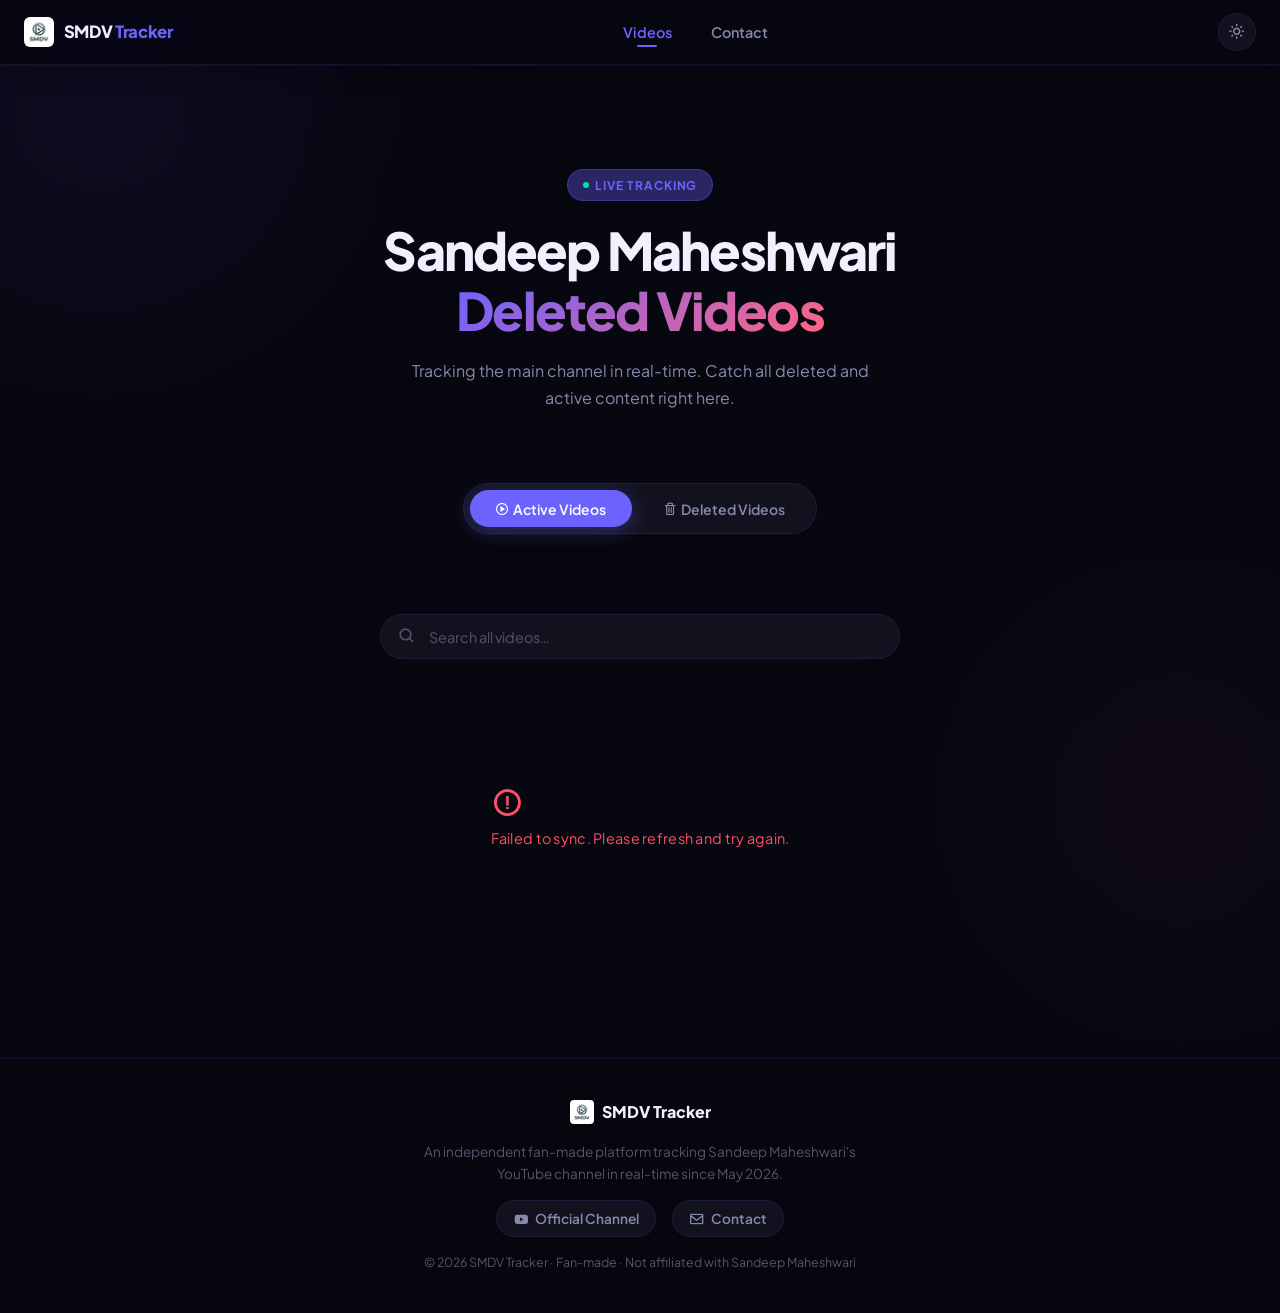
==== commit b1226445: "fix: update page title separator and reformat HTML for readability" ====
--- a/docs/index.html
+++ b/docs/index.html
@@ -1,16 +1,20 @@
 <!DOCTYPE html>
 <html lang="en" data-theme="dark">
+
 <head>
     <meta charset="UTF-8">
     <meta name="viewport" content="width=device-width, initial-scale=1.0">
-    <title>SMDV Tracker — Sandeep Maheshwari Deleted Videos</title>
-    <meta name="description" content="Track Sandeep Maheshwari's active and deleted YouTube videos in real-time. A fan-made platform to help you stay updated.">
+    <title>SMDV Tracker | Sandeep Maheshwari Deleted Videos</title>
+    <meta name="description"
+        content="Track Sandeep Maheshwari's active and deleted YouTube videos in real-time. A fan-made platform to help you stay updated.">
     <meta name="theme-color" content="#070710">
 
     <!-- Fonts -->
     <link rel="preconnect" href="https://fonts.googleapis.com">
     <link rel="preconnect" href="https://fonts.gstatic.com" crossorigin>
-    <link href="https://fonts.googleapis.com/css2?family=Inter:wght@400;600;700;800&family=Plus+Jakarta+Sans:wght@400;500;600;700;800;900&display=swap" rel="stylesheet">
+    <link
+        href="https://fonts.googleapis.com/css2?family=Inter:wght@400;600;700;800&family=Plus+Jakarta+Sans:wght@400;500;600;700;800;900&display=swap"
+        rel="stylesheet">
 
     <!-- Icons -->
     <link href="https://unpkg.com/boxicons@2.1.4/css/boxicons.min.css" rel="stylesheet">
@@ -21,6 +25,7 @@
     <!-- Favicon -->
     <link rel="icon" type="image/png" href="images/logo.png">
 </head>
+
 <body>
 
     <!-- ░░ NAVBAR ░░ -->
@@ -44,7 +49,8 @@
                     <i class="bx bx-sun" id="theme-icon" aria-hidden="true"></i>
                 </button>
                 <!-- Hamburger (mobile) -->
-                <button class="hamburger" id="hamburger" aria-label="Open menu" aria-expanded="false" aria-controls="mobile-menu">
+                <button class="hamburger" id="hamburger" aria-label="Open menu" aria-expanded="false"
+                    aria-controls="mobile-menu">
                     <span></span><span></span><span></span>
                 </button>
             </div>
@@ -80,10 +86,12 @@
                 <!-- Tabs -->
                 <div class="tabs-wrapper" role="tablist" aria-label="Video categories">
                     <div class="tabs">
-                        <button class="tab-btn active" id="tab-active" role="tab" aria-selected="true" aria-controls="video-grid">
+                        <button class="tab-btn active" id="tab-active" role="tab" aria-selected="true"
+                            aria-controls="video-grid">
                             <i class="bx bx-play-circle" aria-hidden="true"></i>&nbsp; Active Videos
                         </button>
-                        <button class="tab-btn" id="tab-deleted" role="tab" aria-selected="false" aria-controls="video-grid">
+                        <button class="tab-btn" id="tab-deleted" role="tab" aria-selected="false"
+                            aria-controls="video-grid">
                             <i class="bx bx-trash" aria-hidden="true"></i>&nbsp; Deleted Videos
                         </button>
                     </div>
@@ -98,17 +106,13 @@
                 <div class="search-wrapper">
                     <div class="search-box">
                         <i class="bx bx-search" aria-hidden="true"></i>
-                        <input
-                            type="search"
-                            id="search-input"
-                            placeholder="Search videos…"
-                            autocomplete="off"
-                            aria-label="Search videos"
-                        >
+                        <input type="search" id="search-input" placeholder="Search all videos…" autocomplete="off"
+                            aria-label="Search videos">
                         <button class="search-clear" id="search-clear" aria-label="Clear search" style="display:none;">
                             <i class="bx bx-x"></i>
                         </button>
                     </div>
+                    <p class="search-hint" id="search-hint" aria-live="polite"></p>
                 </div>
 
                 <!-- Loading -->
@@ -139,9 +143,14 @@
 
                 <div class="contact-card">
 
-                    <p>Welcome to the official contact page of this independent fan-created platform dedicated to tracking and organizing videos from the <strong style="color:var(--text-primary)">Sandeep Maheshwari</strong> YouTube channel.</p>
-
-                    <p>This website has been developed purely out of admiration, respect, and appreciation for the valuable content shared by Sandeep Maheshwari Sir over the years. As a long-time follower and supporter, I created this platform to make it easier for viewers to track, discover, and stay updated with videos from the channel.</p>
+                    <p>Welcome to the official contact page of this independent fan-created platform dedicated to
+                        tracking and organizing videos from the <strong style="color:var(--text-primary)">Sandeep
+                            Maheshwari</strong> YouTube channel.</p>
+
+                    <p>This website has been developed purely out of admiration, respect, and appreciation for the
+                        valuable content shared by Sandeep Maheshwari Sir over the years. As a long-time follower and
+                        supporter, I created this platform to make it easier for viewers to track, discover, and stay
+                        updated with videos from the channel.</p>
 
                     <h3>Purpose of This Website</h3>
                     <ul>
@@ -150,7 +159,8 @@
                         <li>Help viewers easily discover motivational and educational videos</li>
                         <li>Create a better browsing and tracking experience for fans</li>
                     </ul>
-                    <p>This project is built with the intention of serving the community of viewers who regularly follow Sandeep Maheshwari Sir's content and teachings.</p>
+                    <p>This project is built with the intention of serving the community of viewers who regularly follow
+                        Sandeep Maheshwari Sir's content and teachings.</p>
 
                     <h3>Transparency &amp; Disclaimer</h3>
                     <ul>
@@ -164,7 +174,9 @@
                     <p>Respecting creators and maintaining transparency is extremely important to me.</p>
 
                     <h3>Not Affiliated With the Official Channel</h3>
-                    <p>This website is not officially affiliated with, endorsed by, or managed by Sandeep Maheshwari Sir or his official team. If any official representative has concerns, I will fully cooperate and take immediate action wherever necessary.</p>
+                    <p>This website is not officially affiliated with, endorsed by, or managed by Sandeep Maheshwari Sir
+                        or his official team. If any official representative has concerns, I will fully cooperate and
+                        take immediate action wherever necessary.</p>
 
                     <h3>Privacy &amp; User Trust</h3>
                     <ul>
@@ -189,7 +201,8 @@
                         <div class="milestone-icon"><i class="bx bx-trophy"></i></div>
                         <div>
                             <strong>Tracking Since May 2026</strong>
-                            <p>This platform has been actively monitoring Sandeep Maheshwari's YouTube channel in real-time since May 2026, ensuring no video goes unnoticed.</p>
+                            <p>This platform has been actively monitoring Sandeep Maheshwari's YouTube channel in
+                                real-time since May 2026, ensuring no video goes unnoticed.</p>
                         </div>
                     </div>
 
@@ -211,7 +224,8 @@
                 <img src="images/logo.png" alt="SMDV Logo" class="footer-logo">
                 <span>SMDV Tracker</span>
             </div>
-            <p class="footer-desc">An independent fan-made platform tracking Sandeep Maheshwari's YouTube channel in real-time since May 2026.</p>
+            <p class="footer-desc">An independent fan-made platform tracking Sandeep Maheshwari's YouTube channel in
+                real-time since May 2026.</p>
             <div class="footer-links">
                 <a href="https://www.youtube.com/@SandeepSeminars" target="_blank" rel="noopener noreferrer">
                     <i class="bx bxl-youtube"></i> Official Channel
@@ -243,4 +257,5 @@
 
     <script src="js/app.js"></script>
 </body>
-</html>
+
+</html>
--- a/docs/css/style.css
+++ b/docs/css/style.css
@@ -943,6 +943,18 @@
 }
 .search-clear:hover { color: var(--danger); border-color: var(--danger); }
 
+.search-hint {
+    text-align: center;
+    font-size: 0.78rem;
+    color: var(--accent);
+    font-weight: 600;
+    margin-top: 0.5rem;
+    min-height: 1.1em;
+    letter-spacing: 0.02em;
+    opacity: 0.85;
+}
+
+
 /* ── Footer ─────────────────────────────────────────────────── */
 .site-footer {
     border-top: 1px solid var(--border);
@@ -1073,6 +1085,29 @@
 .tracking-since-badge i { color: var(--success); font-size: 1rem; }
 .tracking-since-badge strong { color: var(--accent); }
 
+/* ── Monitoring Notice (Deleted Videos tab) ─────────────────── */
+.monitoring-notice {
+    grid-column: 1 / -1;
+    display: flex;
+    align-items: center;
+    gap: 0.75rem;
+    background: linear-gradient(135deg, rgba(108,99,255,0.08), rgba(255,101,132,0.04));
+    border: 1px solid var(--border-strong);
+    border-radius: var(--radius);
+    padding: 0.9rem 1.25rem;
+    margin-bottom: 0.5rem;
+    font-size: 0.85rem;
+    color: var(--text-secondary);
+    line-height: 1.6;
+}
+.monitoring-notice i {
+    font-size: 1.25rem;
+    color: var(--accent);
+    flex-shrink: 0;
+}
+.monitoring-notice strong { color: var(--accent); font-weight: 700; }
+
+
 /* ── Milestone Card (Contact) ───────────────────────────────── */
 .milestone-card {
     display: flex;
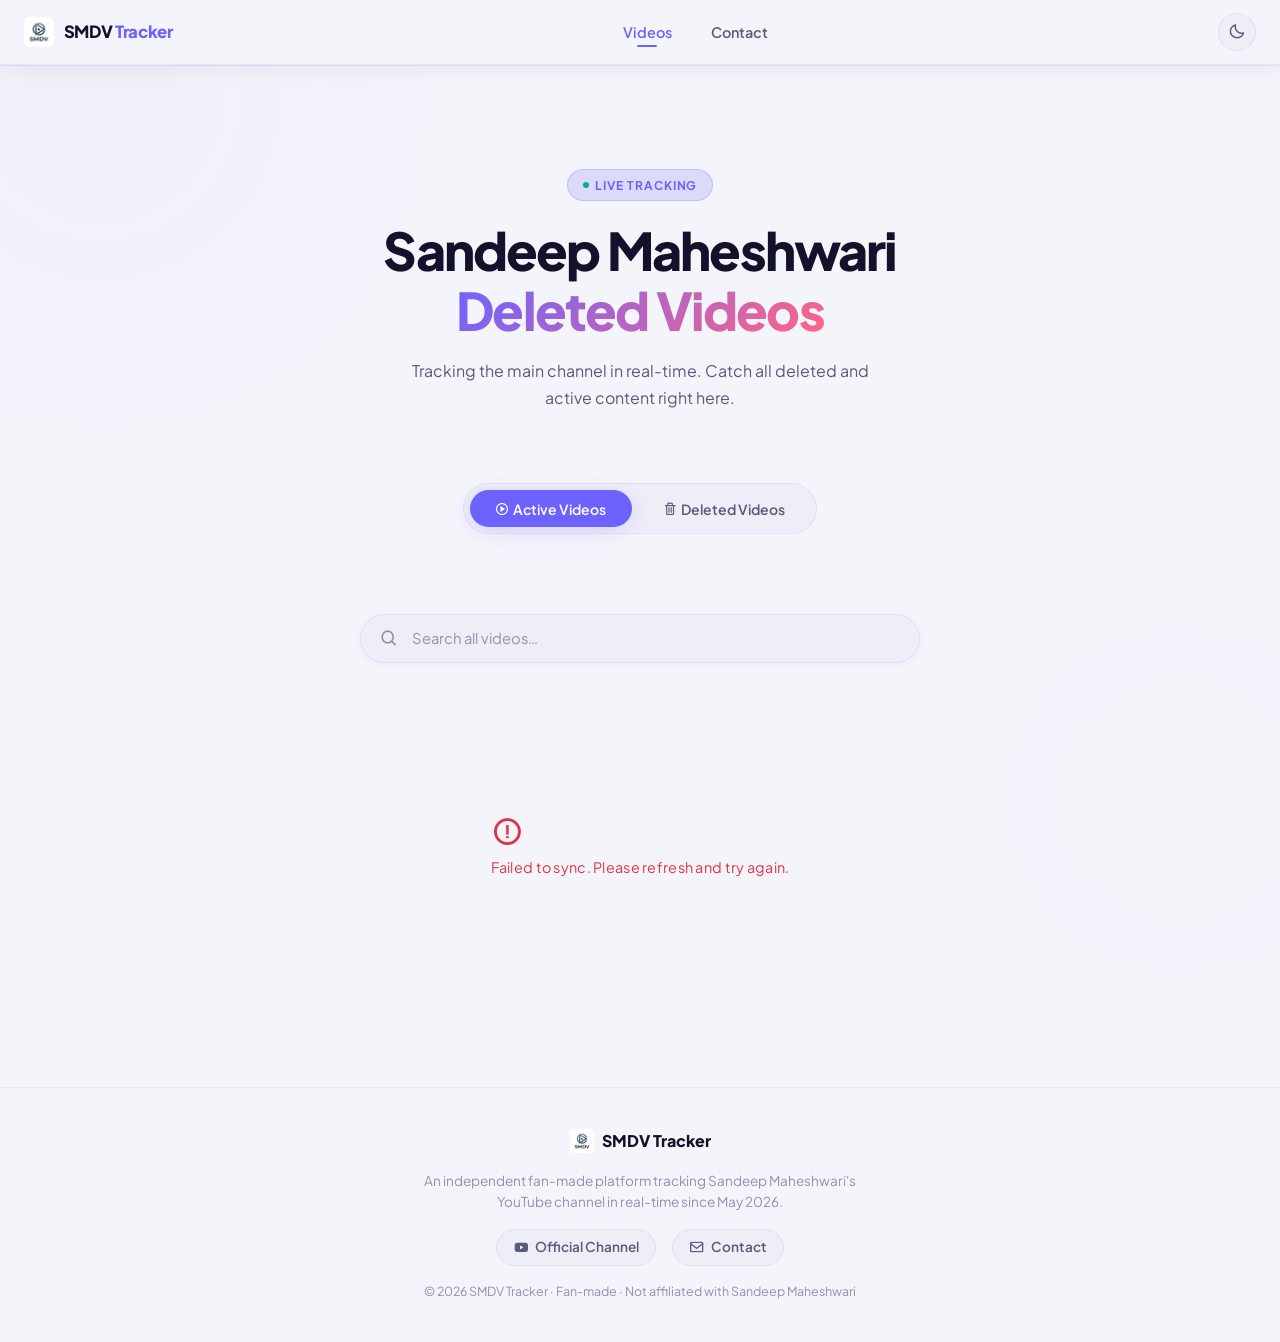
==== commit a7ffb920: "feat: premium search bar layout & light mode default - Fix search hint appearing inline with search " ====
--- a/docs/index.html
+++ b/docs/index.html
@@ -1,5 +1,5 @@
 <!DOCTYPE html>
-<html lang="en" data-theme="dark">
+<html lang="en" data-theme="light">
 
 <head>
     <meta charset="UTF-8">
@@ -7,7 +7,7 @@
     <title>SMDV Tracker | Sandeep Maheshwari Deleted Videos</title>
     <meta name="description"
         content="Track Sandeep Maheshwari's active and deleted YouTube videos in real-time. A fan-made platform to help you stay updated.">
-    <meta name="theme-color" content="#070710">
+    <meta name="theme-color" content="#f4f4fb">
 
     <!-- Fonts -->
     <link rel="preconnect" href="https://fonts.googleapis.com">
@@ -46,7 +46,7 @@
             <!-- Actions -->
             <div class="nav-actions">
                 <button class="theme-toggle" id="theme-toggle" aria-label="Toggle dark/light mode">
-                    <i class="bx bx-sun" id="theme-icon" aria-hidden="true"></i>
+                    <i class="bx bx-moon" id="theme-icon" aria-hidden="true"></i>
                 </button>
                 <!-- Hamburger (mobile) -->
                 <button class="hamburger" id="hamburger" aria-label="Open menu" aria-expanded="false"
--- a/docs/css/style.css
+++ b/docs/css/style.css
@@ -885,73 +885,102 @@
 /* ── Search Box ────────────────────────────────────────────── */
 .search-wrapper {
     display: flex;
-    justify-content: center;
+    flex-direction: column;
+    align-items: center;
     margin-bottom: 2rem;
+    gap: 0;
 }
 
 .search-box {
     position: relative;
     width: 100%;
-    max-width: 520px;
+    max-width: 560px;
     display: flex;
     align-items: center;
 }
 
 .search-box > i {
     position: absolute;
-    left: 1.1rem;
-    font-size: 1.15rem;
+    left: 1.25rem;
+    font-size: 1.2rem;
     color: var(--text-muted);
     pointer-events: none;
+    transition: color 0.25s ease;
+}
+
+.search-box:focus-within > i {
+    color: var(--accent);
 }
 
 .search-box input {
     width: 100%;
-    padding: 0.8rem 3rem 0.8rem 3rem;
+    padding: 0.9rem 3.2rem 0.9rem 3.2rem;
     background: var(--bg-surface);
-    border: 1px solid var(--border);
+    border: 1.5px solid var(--border);
     border-radius: 3rem;
     color: var(--text-primary);
     font-family: inherit;
-    font-size: 0.9rem;
+    font-size: 0.92rem;
     outline: none;
     transition: var(--transition);
+    box-shadow: 0 2px 8px rgba(0,0,0,0.04);
 }
 
 .search-box input::placeholder { color: var(--text-muted); }
+.search-box input::-webkit-search-cancel-button,
+.search-box input::-webkit-search-decoration,
+.search-box input::-webkit-search-results-button,
+.search-box input::-webkit-search-results-decoration {
+    -webkit-appearance: none;
+    appearance: none;
+    display: none;
+}
+.search-box input::-ms-clear { display: none; width: 0; height: 0; }
+input[type="search"]::-webkit-search-cancel-button { -webkit-appearance: none; }
 .search-box input:focus {
-    border-color: var(--border-strong);
+    border-color: var(--accent);
     background: var(--bg-card);
-    box-shadow: 0 0 0 3px var(--accent-glow);
+    box-shadow: 0 0 0 4px var(--accent-glow), 0 4px 16px rgba(108,99,255,0.1);
 }
 
 .search-clear {
     position: absolute;
-    right: 0.75rem;
+    right: 0.85rem;
     background: var(--bg-surface);
-    border: 1px solid var(--border);
+    border: 1.5px solid var(--border);
     border-radius: 50%;
-    width: 28px;
-    height: 28px;
+    width: 30px;
+    height: 30px;
     display: flex;
     align-items: center;
     justify-content: center;
     color: var(--text-muted);
-    font-size: 1rem;
+    font-size: 1.05rem;
     cursor: pointer;
     transition: var(--transition-fast);
 }
-.search-clear:hover { color: var(--danger); border-color: var(--danger); }
+.search-clear:hover {
+    color: var(--danger);
+    border-color: var(--danger);
+    background: var(--danger-bg);
+}
 
 .search-hint {
     text-align: center;
     font-size: 0.78rem;
     color: var(--accent);
     font-weight: 600;
-    margin-top: 0.5rem;
-    min-height: 1.1em;
+    margin-top: 0.65rem;
+    min-height: 1.2em;
     letter-spacing: 0.02em;
-    opacity: 0.85;
+    opacity: 0;
+    transform: translateY(-4px);
+    transition: opacity 0.3s ease, transform 0.3s ease;
+}
+
+.search-hint:not(:empty) {
+    opacity: 0.9;
+    transform: translateY(0);
 }
 
 
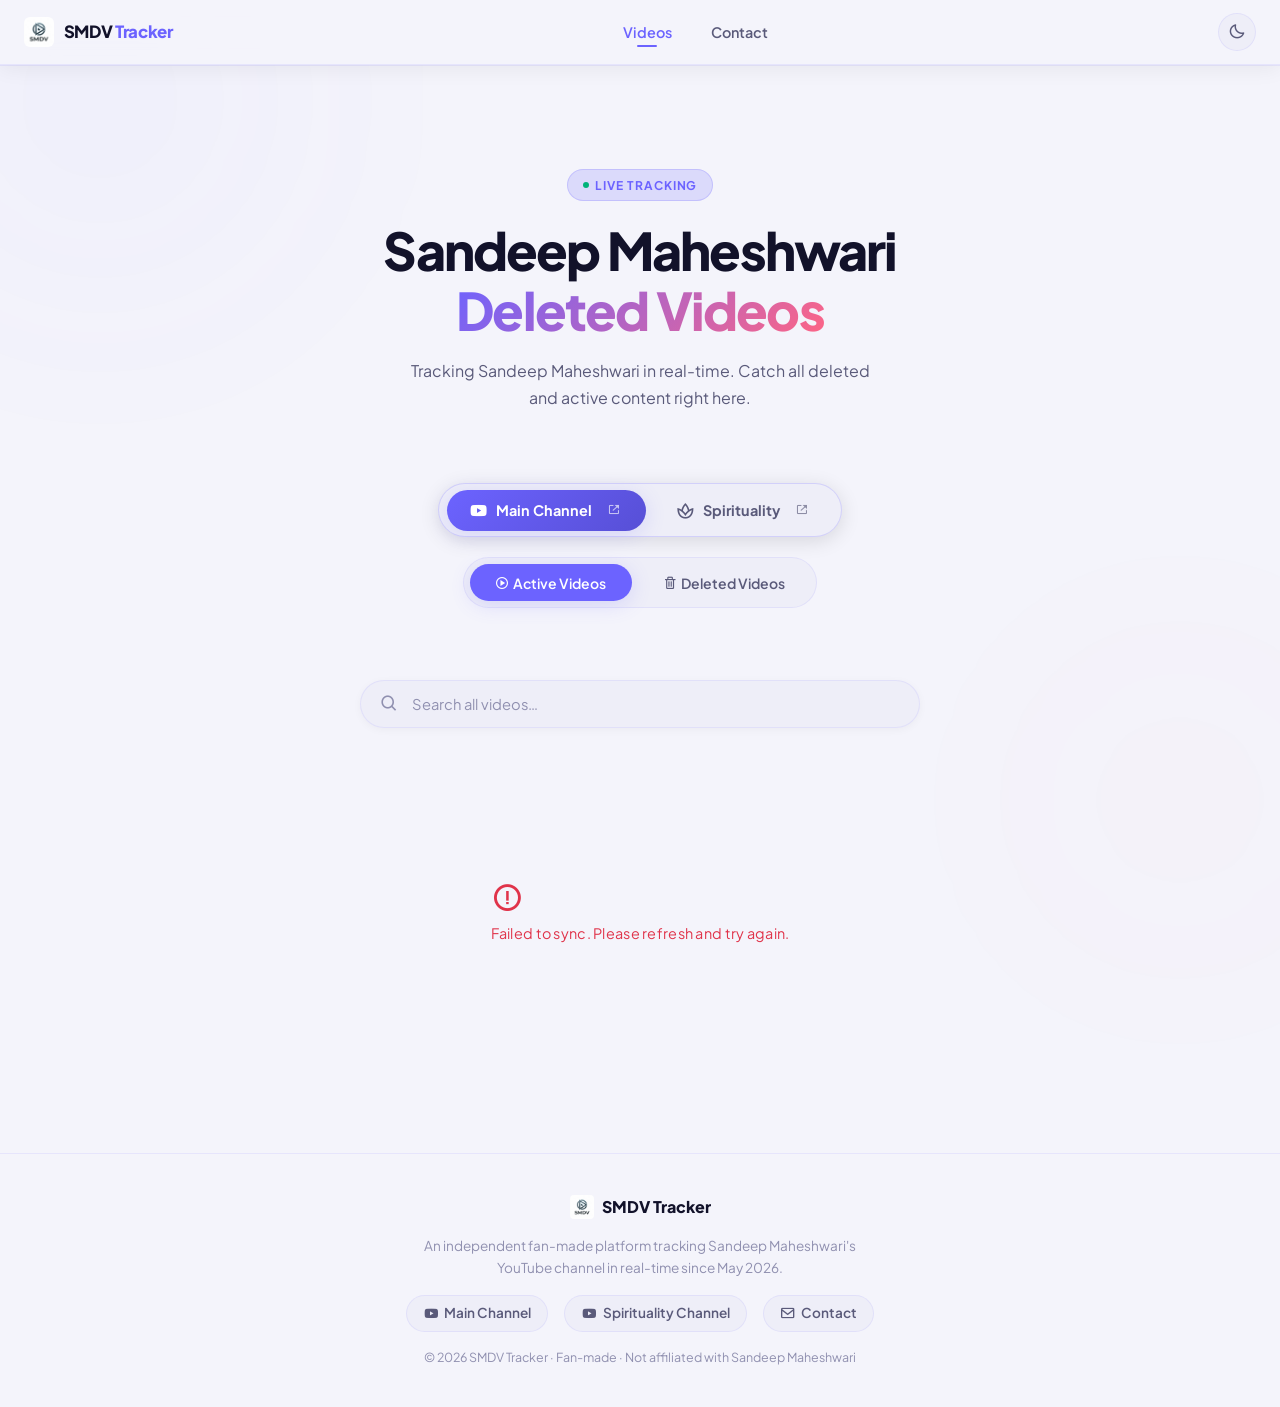
==== commit bd3945ec: "feat: add spirituality channel toggle and multi-channel video fetching" ====
--- a/docs/index.html
+++ b/docs/index.html
@@ -80,8 +80,28 @@
                         Sandeep Maheshwari<br>
                         <span class="gradient-text">Deleted Videos</span>
                     </h1>
-                    <p>Tracking the main channel in real-time. Catch all deleted and active content right here.</p>
+                    <p id="hero-subtitle">Tracking Sandeep Maheshwari in real-time. Catch all deleted and active content right here.</p>
                 </header>
+
+                <!-- Channel Switcher -->
+                <div class="channel-switch-wrapper" role="tablist" aria-label="Select YouTube Channel">
+                    <div class="channel-switcher">
+                        <button class="channel-btn active" id="channel-btn-main" role="tab" aria-selected="true" data-channel="main">
+                            <i class="bx bxl-youtube channel-icon" aria-hidden="true"></i>
+                            <span>Main Channel</span>
+                            <a href="https://www.youtube.com/@SandeepSeminars" target="_blank" rel="noopener noreferrer" class="channel-ext-link" title="Open @SandeepSeminars on YouTube" aria-label="Open Sandeep Seminars on YouTube" onclick="event.stopPropagation()">
+                                <i class="bx bx-link-external"></i>
+                            </a>
+                        </button>
+                        <button class="channel-btn" id="channel-btn-spirituality" role="tab" aria-selected="false" data-channel="spirituality">
+                            <i class="bx bx-spa channel-icon" aria-hidden="true"></i>
+                            <span>Spirituality</span>
+                            <a href="https://www.youtube.com/@Sandeepmaheshwarispirituality" target="_blank" rel="noopener noreferrer" class="channel-ext-link" title="Open @Sandeepmaheshwarispirituality on YouTube" aria-label="Open Sandeep Maheshwari Spirituality on YouTube" onclick="event.stopPropagation()">
+                                <i class="bx bx-link-external"></i>
+                            </a>
+                        </button>
+                    </div>
+                </div>
 
                 <!-- Tabs -->
                 <div class="tabs-wrapper" role="tablist" aria-label="Video categories">
@@ -228,7 +248,10 @@
                 real-time since May 2026.</p>
             <div class="footer-links">
                 <a href="https://www.youtube.com/@SandeepSeminars" target="_blank" rel="noopener noreferrer">
-                    <i class="bx bxl-youtube"></i> Official Channel
+                    <i class="bx bxl-youtube"></i> Main Channel
+                </a>
+                <a href="https://www.youtube.com/@Sandeepmaheshwarispirituality" target="_blank" rel="noopener noreferrer">
+                    <i class="bx bxl-youtube"></i> Spirituality Channel
                 </a>
                 <a href="mailto:smdeletedvideos@gmail.com">
                     <i class="bx bx-envelope"></i> Contact
--- a/docs/css/style.css
+++ b/docs/css/style.css
@@ -365,11 +365,82 @@
     line-height: 1.7;
 }
 
+/* ── Channel Switcher ─────────────────────────────────────── */
+.channel-switch-wrapper {
+    display: flex;
+    justify-content: center;
+    margin-bottom: 1.25rem;
+}
+
+.channel-switcher {
+    display: inline-flex;
+    gap: 0.5rem;
+    background: var(--bg-surface);
+    border: 1px solid var(--border-strong);
+    padding: 0.35rem 0.45rem;
+    border-radius: 3rem;
+    box-shadow: 0 4px 20px rgba(0, 0, 0, 0.12);
+}
+
+.channel-btn {
+    display: inline-flex;
+    align-items: center;
+    gap: 0.5rem;
+    background: transparent;
+    border: none;
+    color: var(--text-secondary);
+    font-family: inherit;
+    font-size: 0.9rem;
+    font-weight: 700;
+    cursor: pointer;
+    padding: 0.65rem 1.4rem;
+    border-radius: 2.5rem;
+    transition: var(--transition);
+    white-space: nowrap;
+}
+
+.channel-btn:hover {
+    color: var(--text-primary);
+    background: rgba(108, 99, 255, 0.08);
+}
+
+.channel-btn.active {
+    background: linear-gradient(135deg, var(--accent) 0%, var(--accent-hover) 100%);
+    color: #fff;
+    box-shadow: 0 4px 20px var(--accent-glow);
+}
+
+.channel-btn .channel-icon {
+    font-size: 1.2rem;
+    color: inherit;
+}
+
+.channel-btn .channel-ext-link {
+    display: inline-flex;
+    align-items: center;
+    justify-content: center;
+    width: 20px;
+    height: 20px;
+    border-radius: 50%;
+    color: inherit;
+    opacity: 0.65;
+    margin-left: 0.2rem;
+    font-size: 0.8rem;
+    transition: var(--transition-fast);
+    text-decoration: none;
+}
+
+.channel-btn .channel-ext-link:hover {
+    opacity: 1;
+    transform: scale(1.2);
+    background: rgba(255, 255, 255, 0.22);
+}
+
 /* ── Tabs ─────────────────────────────────────────────────── */
 .tabs-wrapper {
     display: flex;
     justify-content: center;
-    margin-bottom: 2.5rem;
+    margin-bottom: 2rem;
 }
 
 .tabs {
@@ -1187,6 +1258,11 @@
     .hero { padding: 2.5rem 0.5rem 1.5rem; }
     .hero h1 { font-size: clamp(1.65rem, 6vw, 2.5rem); }
 
+    /* Channel Switcher */
+    .channel-switch-wrapper { margin-bottom: 1rem; }
+    .channel-switcher { width: 100%; max-width: 440px; justify-content: center; }
+    .channel-btn { flex: 1; justify-content: center; padding: 0.55rem 0.85rem; font-size: 0.82rem; gap: 0.35rem; }
+
     /* Container */
     .container { padding: 2rem 1rem 4rem; }
 
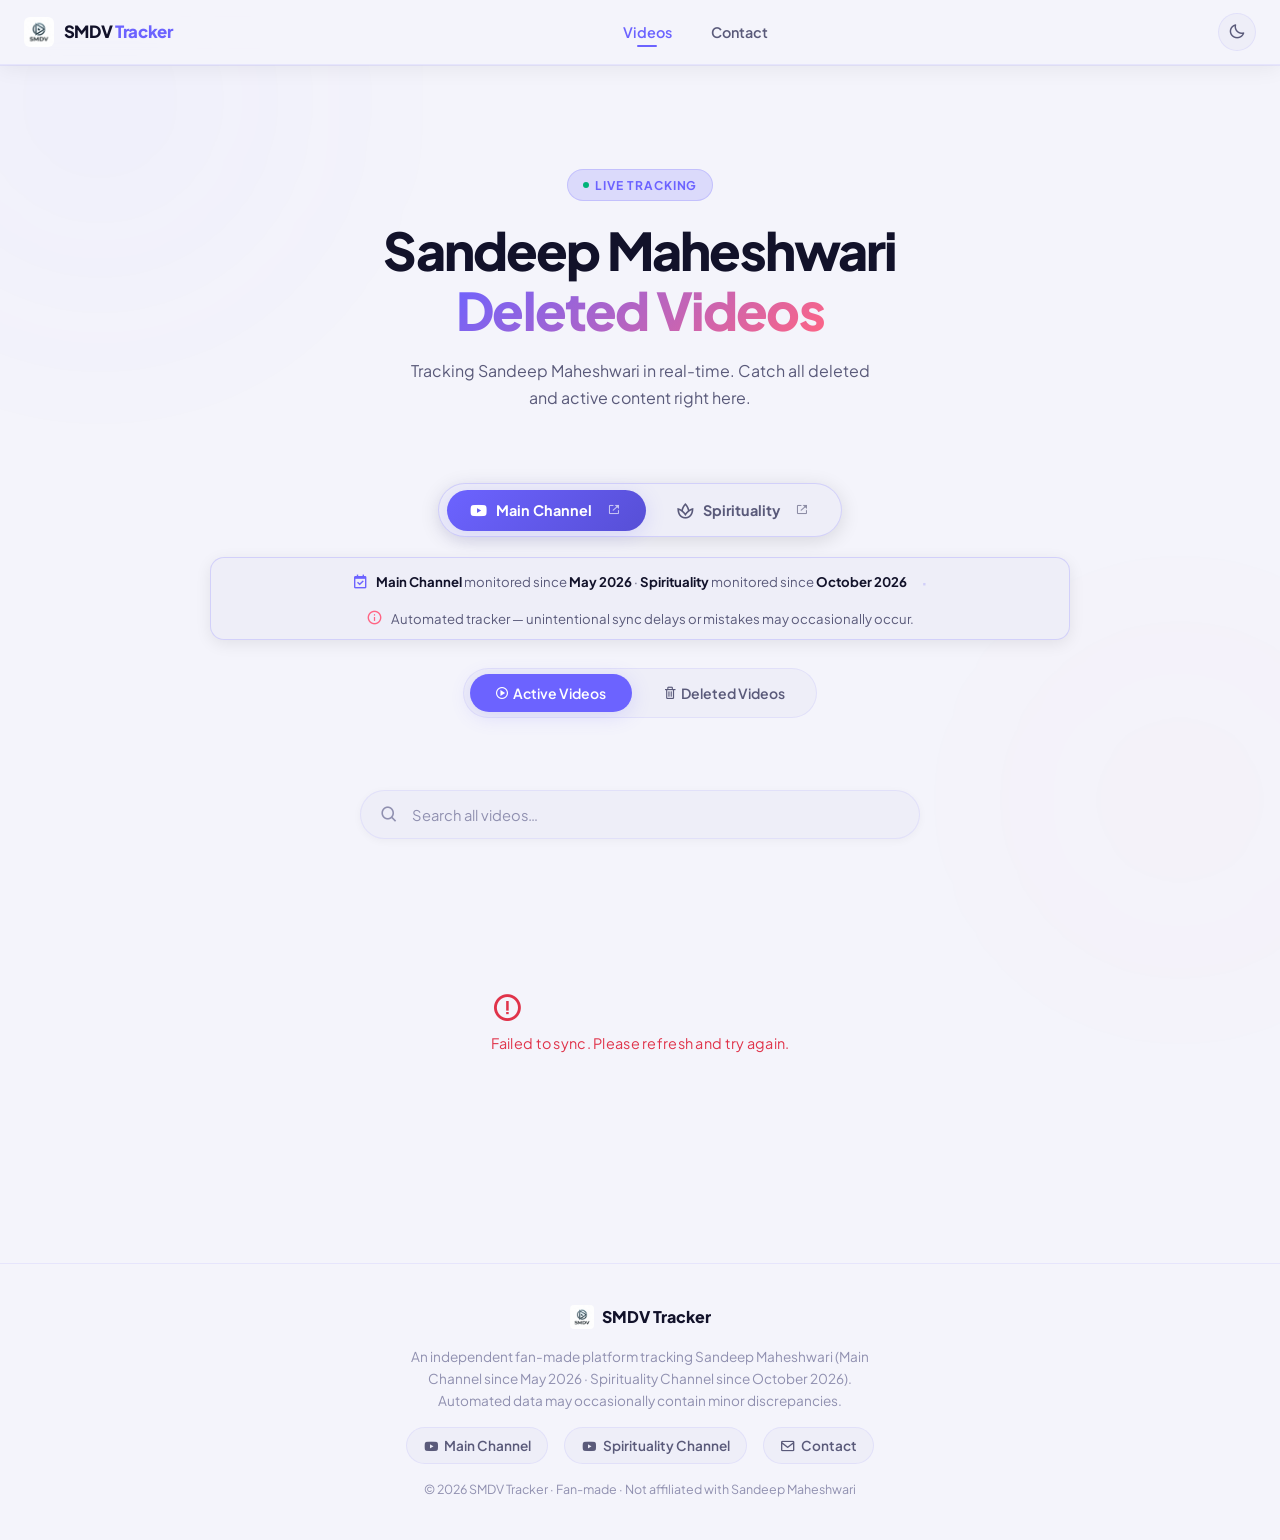
==== commit 86b0b89e: "feat: clarify monitoring start dates (May for Main, Oct for Spirituality) and add accuracy disclaime" ====
--- a/docs/index.html
+++ b/docs/index.html
@@ -103,6 +103,19 @@
                     </div>
                 </div>
 
+                <!-- Coverage Timeline & Accuracy Note -->
+                <div class="coverage-banner" role="note" aria-label="Monitoring timeline and accuracy note">
+                    <div class="coverage-item">
+                        <i class="bx bx-calendar-check coverage-icon" aria-hidden="true"></i>
+                        <span><strong>Main Channel</strong> monitored since <strong>May 2026</strong> · <strong>Spirituality</strong> monitored since <strong>October 2026</strong></span>
+                    </div>
+                    <span class="coverage-dot" aria-hidden="true">·</span>
+                    <div class="coverage-item disclaimer-item">
+                        <i class="bx bx-info-circle disclaimer-icon" aria-hidden="true"></i>
+                        <span>Automated tracker — unintentional sync delays or mistakes may occasionally occur.</span>
+                    </div>
+                </div>
+
                 <!-- Tabs -->
                 <div class="tabs-wrapper" role="tablist" aria-label="Video categories">
                     <div class="tabs">
@@ -157,7 +170,7 @@
                     <!-- Tracking since badge -->
                     <div class="tracking-since-badge">
                         <i class="bx bx-calendar-check" aria-hidden="true"></i>
-                        Tracking Sandeep Maheshwari's channel since <strong>May 2026</strong>
+                        Main Channel: <strong>May 2026</strong> · Spirituality: <strong>October 2026</strong>
                     </div>
                 </header>
 
@@ -185,6 +198,7 @@
                     <h3>Transparency &amp; Disclaimer</h3>
                     <ul>
                         <li>This website is an independent fan-made project</li>
+                        <li>Automated tracking system — unintentional sync delays, false alerts, or mistakes may occasionally occur</li>
                         <li>Zero intention of earning money from the content</li>
                         <li>Not created for scams, fraud, impersonation, or misleading activities</li>
                         <li>I do not claim ownership of any original video, audio, or branding</li>
@@ -218,11 +232,10 @@
 
                     <!-- Milestone card -->
                     <div class="milestone-card">
-                        <div class="milestone-icon"><i class="bx bx-trophy"></i></div>
+                        <div class="milestone-icon"><i class="bx bx-calendar-check"></i></div>
                         <div>
-                            <strong>Tracking Since May 2026</strong>
-                            <p>This platform has been actively monitoring Sandeep Maheshwari's YouTube channel in
-                                real-time since May 2026, ensuring no video goes unnoticed.</p>
+                            <strong>Monitoring Timeline &amp; System Accuracy</strong>
+                            <p>Main Channel actively monitored in real-time since <strong>May 2026</strong> · Spirituality Channel since <strong>October 2026</strong>. Because this is an automated fan-operated system, minor delays or mistakes can occasionally happen. If you notice any discrepancy or missing video, please reach out via email below!</p>
                         </div>
                     </div>
 
@@ -244,8 +257,7 @@
                 <img src="images/logo.png" alt="SMDV Logo" class="footer-logo">
                 <span>SMDV Tracker</span>
             </div>
-            <p class="footer-desc">An independent fan-made platform tracking Sandeep Maheshwari's YouTube channel in
-                real-time since May 2026.</p>
+            <p class="footer-desc">An independent fan-made platform tracking Sandeep Maheshwari (Main Channel since May 2026 · Spirituality Channel since October 2026). Automated data may occasionally contain minor discrepancies.</p>
             <div class="footer-links">
                 <a href="https://www.youtube.com/@SandeepSeminars" target="_blank" rel="noopener noreferrer">
                     <i class="bx bxl-youtube"></i> Main Channel
--- a/docs/css/style.css
+++ b/docs/css/style.css
@@ -436,6 +436,55 @@
     background: rgba(255, 255, 255, 0.22);
 }
 
+/* ── Coverage & Transparency Banner ────────────────────────── */
+.coverage-banner {
+    display: flex;
+    align-items: center;
+    justify-content: center;
+    gap: 0.85rem;
+    flex-wrap: wrap;
+    background: var(--bg-surface);
+    border: 1px solid var(--border-strong);
+    border-radius: var(--radius);
+    padding: 0.65rem 1.35rem;
+    margin: 0 auto 1.75rem;
+    max-width: 860px;
+    font-size: 0.825rem;
+    color: var(--text-secondary);
+    line-height: 1.5;
+    text-align: center;
+    box-shadow: 0 4px 16px rgba(0, 0, 0, 0.08);
+}
+
+.coverage-item {
+    display: inline-flex;
+    align-items: center;
+    gap: 0.45rem;
+}
+
+.coverage-item strong {
+    color: var(--text-primary);
+    font-weight: 700;
+}
+
+.coverage-icon {
+    font-size: 1.05rem;
+    color: var(--accent);
+    flex-shrink: 0;
+}
+
+.disclaimer-icon {
+    font-size: 1.05rem;
+    color: var(--accent-2);
+    flex-shrink: 0;
+}
+
+.coverage-dot {
+    color: var(--border-strong);
+    font-size: 1.1rem;
+    font-weight: 700;
+}
+
 /* ── Tabs ─────────────────────────────────────────────────── */
 .tabs-wrapper {
     display: flex;
@@ -1258,10 +1307,12 @@
     .hero { padding: 2.5rem 0.5rem 1.5rem; }
     .hero h1 { font-size: clamp(1.65rem, 6vw, 2.5rem); }
 
-    /* Channel Switcher */
-    .channel-switch-wrapper { margin-bottom: 1rem; }
+    /* Channel Switcher & Coverage Banner */
+    .channel-switch-wrapper { margin-bottom: 0.85rem; }
     .channel-switcher { width: 100%; max-width: 440px; justify-content: center; }
     .channel-btn { flex: 1; justify-content: center; padding: 0.55rem 0.85rem; font-size: 0.82rem; gap: 0.35rem; }
+    .coverage-banner { flex-direction: column; gap: 0.35rem; padding: 0.75rem 1rem; margin-bottom: 1.5rem; text-align: center; }
+    .coverage-dot { display: none; }
 
     /* Container */
     .container { padding: 2rem 1rem 4rem; }
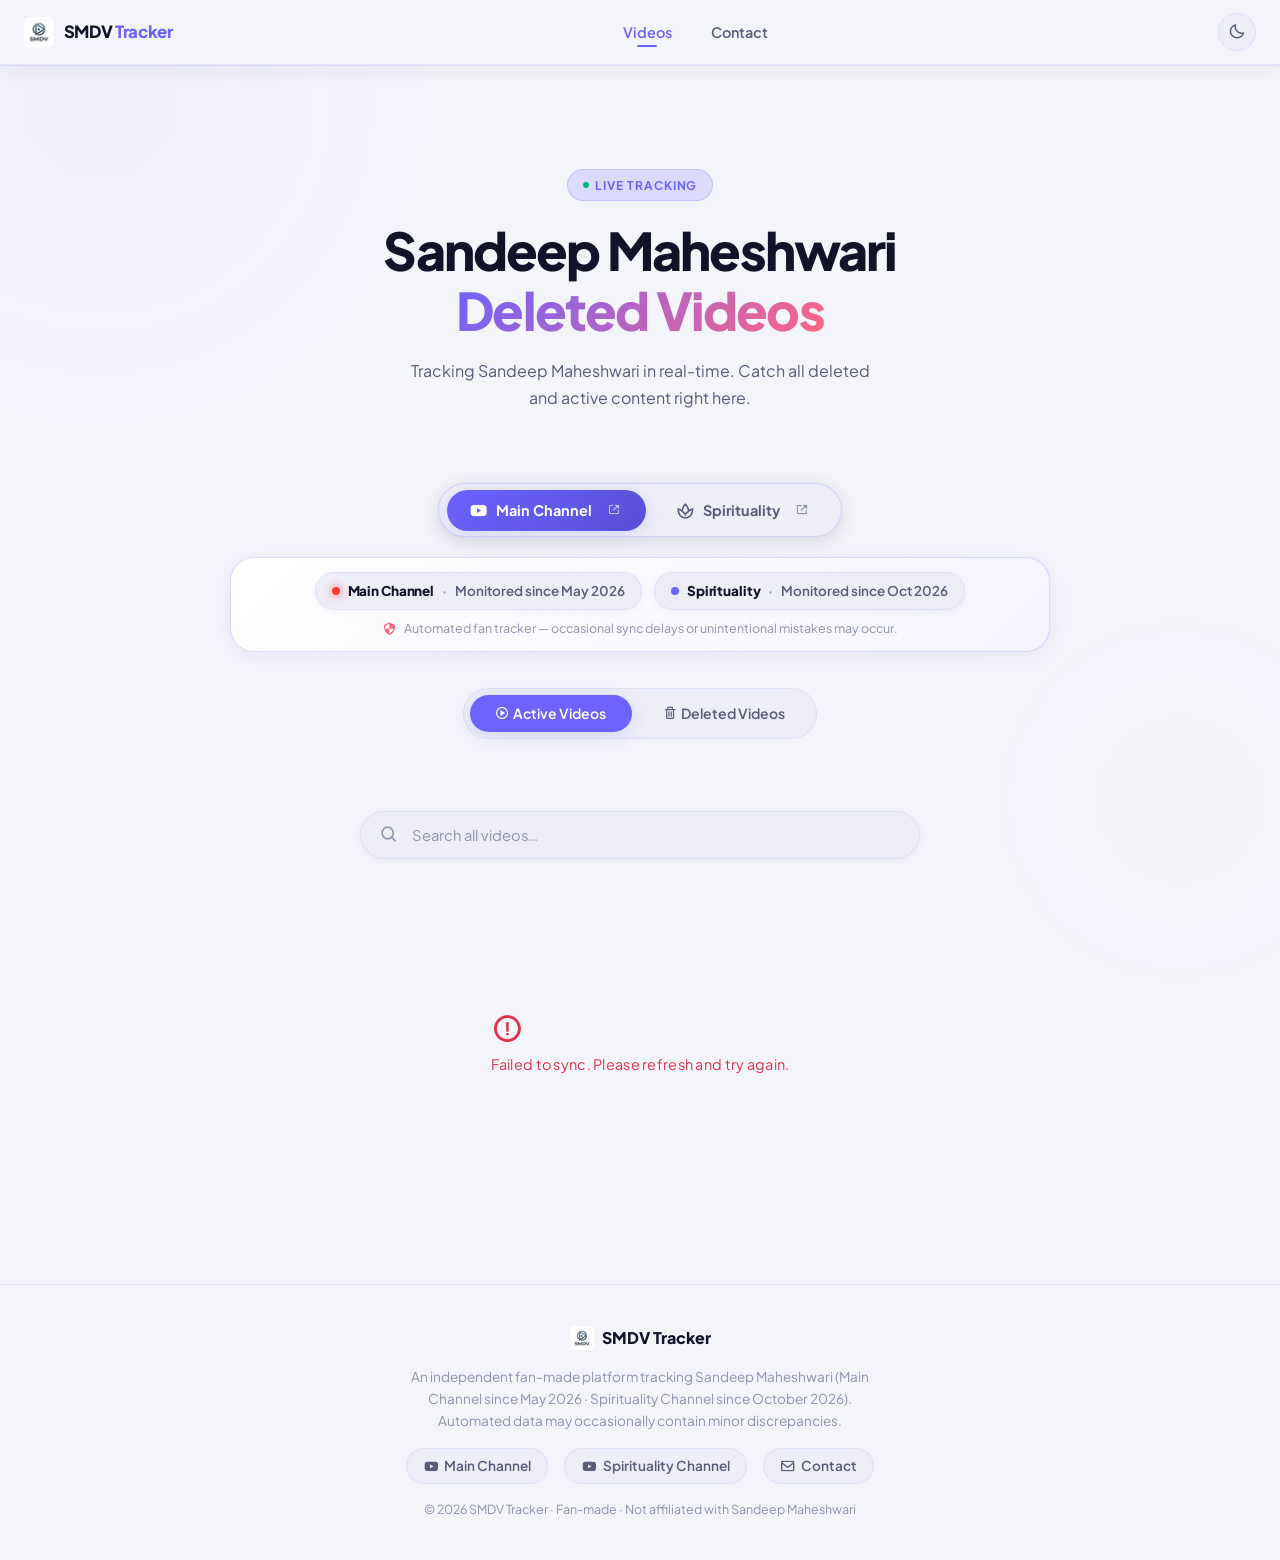
==== commit 3ed2757d: "style: ultra-premium redesign of coverage badges and system accuracy showcase card" ====
--- a/docs/index.html
+++ b/docs/index.html
@@ -104,15 +104,24 @@
                 </div>
 
                 <!-- Coverage Timeline & Accuracy Note -->
-                <div class="coverage-banner" role="note" aria-label="Monitoring timeline and accuracy note">
-                    <div class="coverage-item">
-                        <i class="bx bx-calendar-check coverage-icon" aria-hidden="true"></i>
-                        <span><strong>Main Channel</strong> monitored since <strong>May 2026</strong> · <strong>Spirituality</strong> monitored since <strong>October 2026</strong></span>
-                    </div>
-                    <span class="coverage-dot" aria-hidden="true">·</span>
-                    <div class="coverage-item disclaimer-item">
-                        <i class="bx bx-info-circle disclaimer-icon" aria-hidden="true"></i>
-                        <span>Automated tracker — unintentional sync delays or mistakes may occasionally occur.</span>
+                <div class="coverage-bar" role="note" aria-label="Monitoring timeline and accuracy note">
+                    <div class="coverage-pill-group">
+                        <div class="coverage-pill">
+                            <span class="live-pulse pulse-red" aria-hidden="true"></span>
+                            <span class="pill-name">Main Channel</span>
+                            <span class="pill-divider">·</span>
+                            <span class="pill-time">Monitored since May 2026</span>
+                        </div>
+                        <div class="coverage-pill">
+                            <span class="live-pulse pulse-purple" aria-hidden="true"></span>
+                            <span class="pill-name">Spirituality</span>
+                            <span class="pill-divider">·</span>
+                            <span class="pill-time">Monitored since Oct 2026</span>
+                        </div>
+                    </div>
+                    <div class="coverage-disclaimer">
+                        <i class="bx bx-shield-quarter" aria-hidden="true"></i>
+                        <span>Automated fan tracker — occasional sync delays or unintentional mistakes may occur.</span>
                     </div>
                 </div>
 
@@ -230,12 +239,52 @@
 
                     <hr class="contact-divider">
 
-                    <!-- Milestone card -->
-                    <div class="milestone-card">
-                        <div class="milestone-icon"><i class="bx bx-calendar-check"></i></div>
-                        <div>
-                            <strong>Monitoring Timeline &amp; System Accuracy</strong>
-                            <p>Main Channel actively monitored in real-time since <strong>May 2026</strong> · Spirituality Channel since <strong>October 2026</strong>. Because this is an automated fan-operated system, minor delays or mistakes can occasionally happen. If you notice any discrepancy or missing video, please reach out via email below!</p>
+                    <!-- Monitoring Timeline & Accuracy Showcase Card -->
+                    <div class="accuracy-showcase-card">
+                        <div class="showcase-header">
+                            <div class="showcase-badge">
+                                <span class="badge-dot" aria-hidden="true"></span>
+                                <span>Platform Transparency</span>
+                            </div>
+                            <h3 class="showcase-title">Monitoring Timeline &amp; System Accuracy</h3>
+                        </div>
+
+                        <div class="showcase-channels-grid">
+                            <div class="channel-track-card track-main">
+                                <div class="track-card-header">
+                                    <div class="track-icon"><i class="bx bxl-youtube"></i></div>
+                                    <span class="track-status-pill">Active Live Sync</span>
+                                </div>
+                                <h4 class="track-name">Main Channel</h4>
+                                <div class="track-since-chip">
+                                    <span class="chip-caption">Monitored Since</span>
+                                    <strong class="chip-val">May 2026</strong>
+                                </div>
+                                <p class="track-note">24/7 autonomous monitoring of uploads, visibility changes, and deleted content.</p>
+                            </div>
+
+                            <div class="channel-track-card track-spirituality">
+                                <div class="track-card-header">
+                                    <div class="track-icon"><i class="bx bx-spa"></i></div>
+                                    <span class="track-status-pill">Active Live Sync</span>
+                                </div>
+                                <h4 class="track-name">Spirituality Channel</h4>
+                                <div class="track-since-chip">
+                                    <span class="chip-caption">Monitored Since</span>
+                                    <strong class="chip-val">October 2026</strong>
+                                </div>
+                                <p class="track-note">Continuous indexing of spiritual discourses, camp sessions, and deleted archives.</p>
+                            </div>
+                        </div>
+
+                        <div class="showcase-accuracy-notice">
+                            <div class="notice-icon-box">
+                                <i class="bx bx-shield-quarter"></i>
+                            </div>
+                            <div class="notice-content">
+                                <strong>System Accuracy &amp; Honest Disclaimer</strong>
+                                <p>Because this platform is an automated, fan-operated monitoring tool, minor delays or mistakes can occasionally happen. If you ever spot any missing video, incorrect status, or discrepancy, please reach out via email below — corrections are made promptly!</p>
+                            </div>
                         </div>
                     </div>
 
--- a/docs/css/style.css
+++ b/docs/css/style.css
@@ -436,53 +436,104 @@
     background: rgba(255, 255, 255, 0.22);
 }
 
-/* ── Coverage & Transparency Banner ────────────────────────── */
-.coverage-banner {
-    display: flex;
-    align-items: center;
-    justify-content: center;
-    gap: 0.85rem;
+/* ── Premium Coverage Bar ──────────────────────────────────── */
+.coverage-bar {
+    display: flex;
+    flex-direction: column;
+    align-items: center;
+    gap: 0.65rem;
+    margin: 0 auto 2.25rem;
+    max-width: 820px;
+    padding: 0.85rem 1.4rem;
+    background: linear-gradient(135deg, rgba(255, 255, 255, 0.04) 0%, rgba(255, 255, 255, 0.01) 100%);
+    border: 1px solid var(--border-strong);
+    border-radius: var(--radius-lg);
+    box-shadow: 0 4px 24px rgba(0, 0, 0, 0.15);
+    backdrop-filter: blur(12px);
+    -webkit-backdrop-filter: blur(12px);
+    text-align: center;
+    position: relative;
+}
+
+[data-theme="light"] .coverage-bar {
+    background: linear-gradient(135deg, rgba(255, 255, 255, 0.95), rgba(244, 244, 255, 0.7));
+    box-shadow: 0 4px 20px rgba(108, 99, 255, 0.08);
+}
+
+.coverage-pill-group {
+    display: flex;
+    align-items: center;
+    justify-content: center;
+    gap: 0.75rem;
     flex-wrap: wrap;
+}
+
+.coverage-pill {
+    display: inline-flex;
+    align-items: center;
+    gap: 0.5rem;
     background: var(--bg-surface);
-    border: 1px solid var(--border-strong);
-    border-radius: var(--radius);
-    padding: 0.65rem 1.35rem;
-    margin: 0 auto 1.75rem;
-    max-width: 860px;
-    font-size: 0.825rem;
-    color: var(--text-secondary);
-    line-height: 1.5;
-    text-align: center;
-    box-shadow: 0 4px 16px rgba(0, 0, 0, 0.08);
-}
-
-.coverage-item {
+    border: 1px solid var(--border);
+    padding: 0.45rem 1rem;
+    border-radius: 2rem;
+    font-size: 0.84rem;
+    transition: var(--transition-fast);
+    box-shadow: 0 2px 8px rgba(0, 0, 0, 0.04);
+}
+
+.coverage-pill:hover {
+    border-color: var(--accent);
+    transform: translateY(-1px);
+    box-shadow: 0 4px 14px var(--accent-glow);
+}
+
+.live-pulse {
+    width: 8px;
+    height: 8px;
+    border-radius: 50%;
+    position: relative;
+    flex-shrink: 0;
+}
+
+.pulse-red {
+    background: #ff3b30;
+    box-shadow: 0 0 10px rgba(255, 59, 48, 0.85);
+}
+
+.pulse-purple {
+    background: var(--accent);
+    box-shadow: 0 0 10px var(--accent-glow);
+}
+
+.pill-name {
+    font-weight: 800;
+    color: var(--text-primary);
+    letter-spacing: -0.01em;
+}
+
+.pill-divider {
+    color: var(--text-muted);
+    font-weight: 700;
+}
+
+.pill-time {
+    color: var(--text-secondary);
+    font-weight: 600;
+}
+
+.coverage-disclaimer {
     display: inline-flex;
     align-items: center;
     gap: 0.45rem;
-}
-
-.coverage-item strong {
-    color: var(--text-primary);
-    font-weight: 700;
-}
-
-.coverage-icon {
-    font-size: 1.05rem;
-    color: var(--accent);
+    font-size: 0.78rem;
+    color: var(--text-muted);
+    line-height: 1.4;
+}
+
+.coverage-disclaimer i {
+    color: var(--accent-2);
+    font-size: 0.95rem;
     flex-shrink: 0;
-}
-
-.disclaimer-icon {
-    font-size: 1.05rem;
-    color: var(--accent-2);
-    flex-shrink: 0;
-}
-
-.coverage-dot {
-    color: var(--border-strong);
-    font-size: 1.1rem;
-    font-weight: 700;
 }
 
 /* ── Tabs ─────────────────────────────────────────────────── */
@@ -1257,42 +1308,201 @@
 .monitoring-notice strong { color: var(--accent); font-weight: 700; }
 
 
-/* ── Milestone Card (Contact) ───────────────────────────────── */
-.milestone-card {
+/* ── Accuracy Showcase Card (Contact) ───────────────────────── */
+.accuracy-showcase-card {
+    background: linear-gradient(135deg, rgba(108, 99, 255, 0.08) 0%, rgba(255, 101, 132, 0.05) 100%);
+    border: 1px solid var(--border-strong);
+    border-radius: var(--radius-lg);
+    padding: 2.25rem 2.25rem;
+    margin-top: 1rem;
+    position: relative;
+    overflow: hidden;
+    box-shadow: var(--shadow-card);
+}
+
+.accuracy-showcase-card::before {
+    content: '';
+    position: absolute;
+    top: 0;
+    left: 0;
+    right: 0;
+    height: 3px;
+    background: linear-gradient(90deg, #ff3b30, var(--accent), var(--accent-2));
+}
+
+.showcase-header {
+    margin-bottom: 1.5rem;
+}
+
+.showcase-badge {
+    display: inline-flex;
+    align-items: center;
+    gap: 0.45rem;
+    background: var(--bg-surface);
+    border: 1px solid var(--border-strong);
+    padding: 0.3rem 0.85rem;
+    border-radius: 2rem;
+    font-size: 0.75rem;
+    font-weight: 700;
+    letter-spacing: 0.06em;
+    text-transform: uppercase;
+    color: var(--accent);
+    margin-bottom: 0.5rem;
+}
+
+.showcase-badge .badge-dot {
+    width: 6px;
+    height: 6px;
+    background: var(--success);
+    border-radius: 50%;
+    box-shadow: 0 0 8px var(--success);
+}
+
+.showcase-title {
+    margin: 0 !important;
+    font-size: 1.35rem !important;
+    font-weight: 900 !important;
+    color: var(--text-primary) !important;
+    letter-spacing: -0.025em;
+}
+.showcase-title::before { display: none !important; }
+
+.showcase-channels-grid {
+    display: grid;
+    grid-template-columns: repeat(2, 1fr);
+    gap: 1.25rem;
+    margin-bottom: 1.5rem;
+}
+
+.channel-track-card {
+    background: var(--bg-surface);
+    border: 1px solid var(--border);
+    border-radius: var(--radius);
+    padding: 1.4rem;
+    transition: var(--transition);
+    display: flex;
+    flex-direction: column;
+}
+
+.channel-track-card:hover {
+    border-color: var(--accent);
+    transform: translateY(-2px);
+    box-shadow: 0 8px 24px rgba(0, 0, 0, 0.15);
+}
+
+.track-card-header {
+    display: flex;
+    align-items: center;
+    justify-content: space-between;
+    margin-bottom: 0.85rem;
+}
+
+.track-icon {
+    width: 38px;
+    height: 38px;
+    border-radius: 50%;
+    display: flex;
+    align-items: center;
+    justify-content: center;
+    font-size: 1.35rem;
+}
+
+.track-main .track-icon {
+    background: rgba(255, 59, 48, 0.12);
+    color: #ff3b30;
+}
+
+.track-spirituality .track-icon {
+    background: var(--accent-glow);
+    color: var(--accent);
+}
+
+.track-status-pill {
+    font-size: 0.7rem;
+    font-weight: 700;
+    text-transform: uppercase;
+    letter-spacing: 0.05em;
+    padding: 0.25rem 0.65rem;
+    border-radius: 1rem;
+    background: rgba(0, 229, 160, 0.12);
+    color: var(--success);
+    border: 1px solid rgba(0, 229, 160, 0.25);
+}
+
+.track-name {
+    font-size: 1.05rem;
+    font-weight: 800;
+    color: var(--text-primary);
+    margin-bottom: 0.65rem;
+}
+
+.track-since-chip {
+    display: flex;
+    align-items: baseline;
+    justify-content: space-between;
+    background: var(--bg-card);
+    border: 1px solid var(--border);
+    padding: 0.5rem 0.85rem;
+    border-radius: var(--radius-sm);
+    margin-bottom: 0.75rem;
+}
+
+.chip-caption {
+    font-size: 0.75rem;
+    color: var(--text-muted);
+    font-weight: 600;
+    text-transform: uppercase;
+    letter-spacing: 0.04em;
+}
+
+.chip-val {
+    font-size: 0.925rem;
+    font-weight: 800;
+    color: var(--accent);
+}
+
+.track-note {
+    font-size: 0.825rem !important;
+    color: var(--text-secondary);
+    line-height: 1.5 !important;
+    margin: 0 !important;
+}
+
+.showcase-accuracy-notice {
     display: flex;
     align-items: flex-start;
     gap: 1rem;
-    background: linear-gradient(135deg, rgba(108,99,255,0.08), rgba(255,101,132,0.04));
+    background: var(--bg-surface);
     border: 1px solid var(--border-strong);
     border-radius: var(--radius);
-    padding: 1.25rem 1.5rem;
-    margin-top: 0.25rem;
-}
-
-.milestone-icon {
+    padding: 1.15rem 1.4rem;
+}
+
+.notice-icon-box {
+    width: 38px;
+    height: 38px;
+    border-radius: 50%;
+    background: rgba(255, 101, 132, 0.12);
+    color: var(--accent-2);
+    display: flex;
+    align-items: center;
+    justify-content: center;
+    font-size: 1.35rem;
     flex-shrink: 0;
-    width: 44px;
-    height: 44px;
-    background: var(--accent-glow);
-    border-radius: 50%;
-    display: flex;
-    align-items: center;
-    justify-content: center;
-    font-size: 1.4rem;
-    color: var(--accent);
-}
-
-.milestone-card strong {
+    margin-top: 0.1rem;
+}
+
+.notice-content strong {
     display: block;
+    font-size: 0.92rem;
+    font-weight: 800;
     color: var(--text-primary);
-    font-size: 0.95rem;
-    font-weight: 800;
-    margin-bottom: 0.3rem;
-}
-
-.milestone-card p {
+    margin-bottom: 0.35rem;
+}
+
+.notice-content p {
     margin: 0 !important;
-    font-size: 0.85rem !important;
+    font-size: 0.835rem !important;
     color: var(--text-secondary);
     line-height: 1.6 !important;
 }
@@ -1307,12 +1517,17 @@
     .hero { padding: 2.5rem 0.5rem 1.5rem; }
     .hero h1 { font-size: clamp(1.65rem, 6vw, 2.5rem); }
 
-    /* Channel Switcher & Coverage Banner */
+    /* Channel Switcher & Coverage Bar */
     .channel-switch-wrapper { margin-bottom: 0.85rem; }
     .channel-switcher { width: 100%; max-width: 440px; justify-content: center; }
     .channel-btn { flex: 1; justify-content: center; padding: 0.55rem 0.85rem; font-size: 0.82rem; gap: 0.35rem; }
-    .coverage-banner { flex-direction: column; gap: 0.35rem; padding: 0.75rem 1rem; margin-bottom: 1.5rem; text-align: center; }
-    .coverage-dot { display: none; }
+    .coverage-bar { padding: 0.75rem 1rem; margin-bottom: 1.75rem; }
+    .coverage-pill { width: 100%; justify-content: center; }
+
+    /* Accuracy Showcase Card */
+    .accuracy-showcase-card { padding: 1.5rem 1.25rem; }
+    .showcase-channels-grid { grid-template-columns: 1fr; gap: 1rem; }
+    .showcase-accuracy-notice { flex-direction: column; gap: 0.75rem; }
 
     /* Container */
     .container { padding: 2rem 1rem 4rem; }
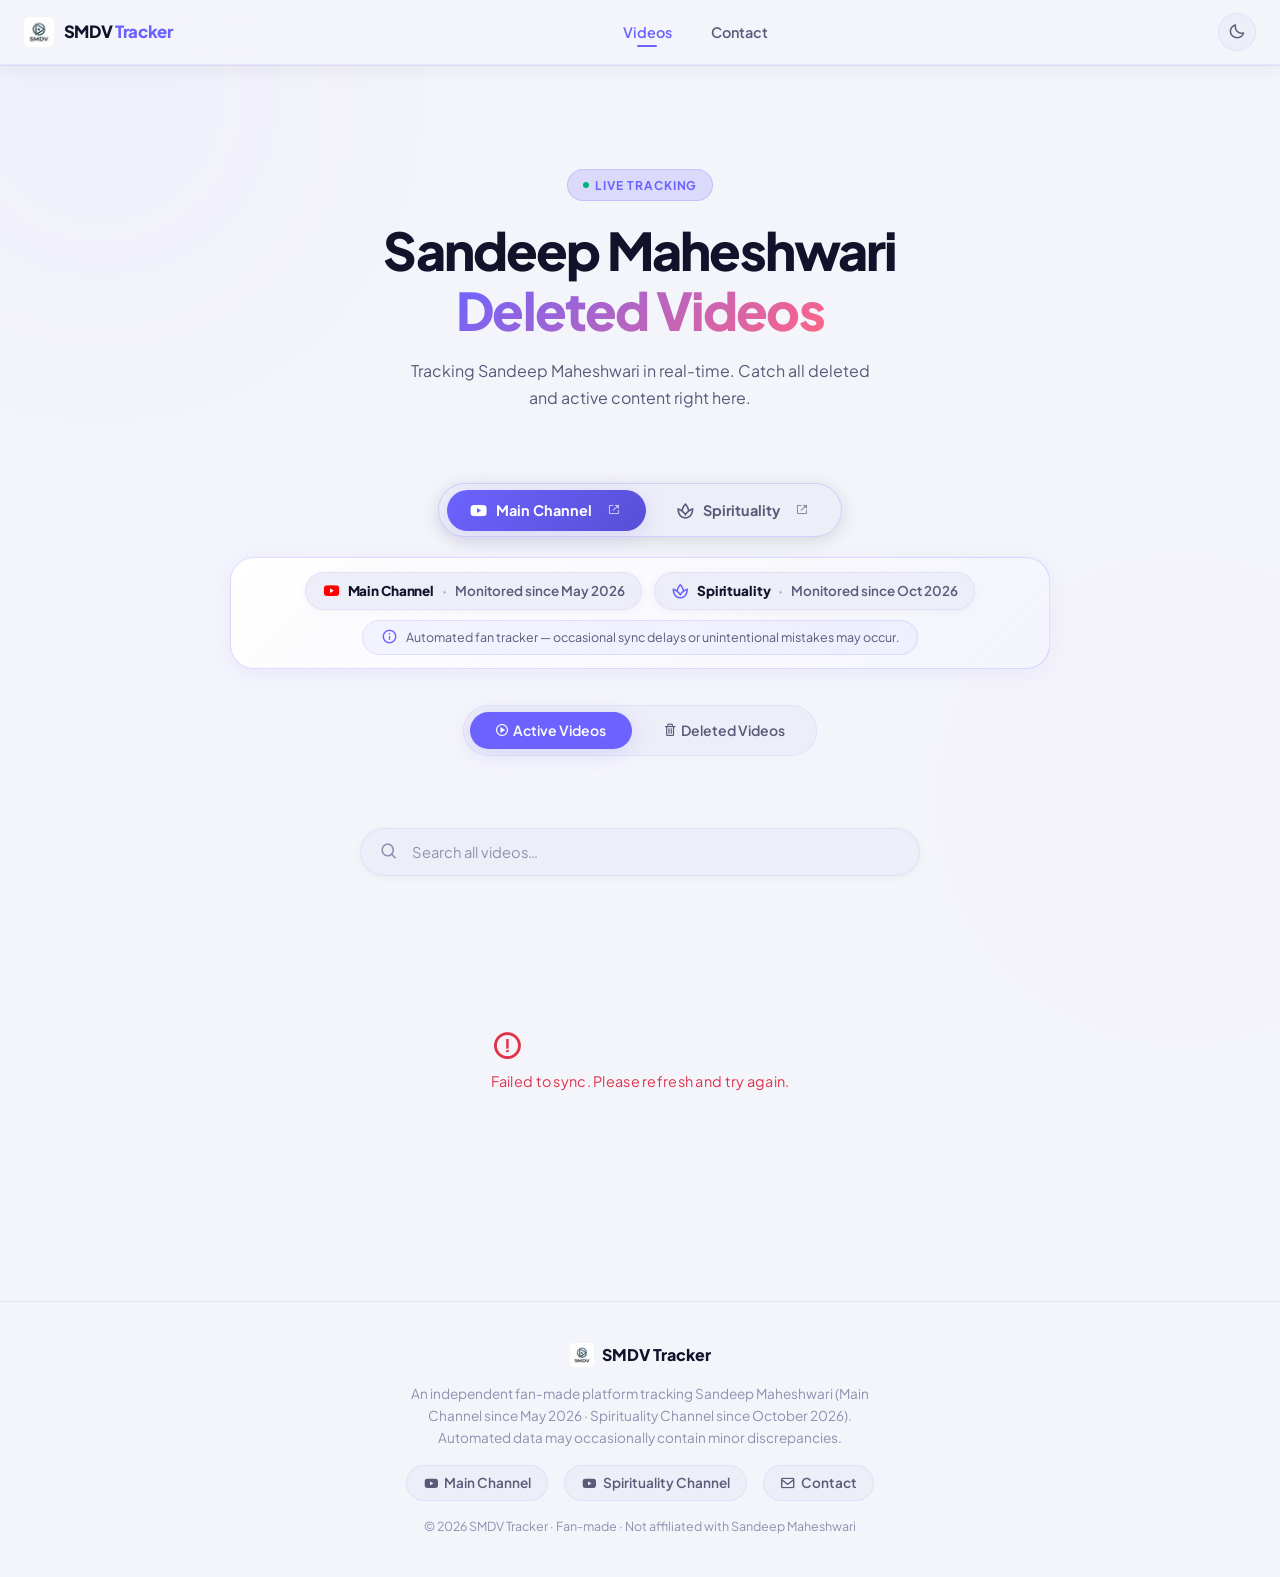
==== commit e77a8ebc: "fix(mobile): resolve floating dot on spirituality badge, replace red disclaimer icon, and optimize m" ====
--- a/docs/index.html
+++ b/docs/index.html
@@ -107,20 +107,20 @@
                 <div class="coverage-bar" role="note" aria-label="Monitoring timeline and accuracy note">
                     <div class="coverage-pill-group">
                         <div class="coverage-pill">
-                            <span class="live-pulse pulse-red" aria-hidden="true"></span>
+                            <i class="bx bxl-youtube pill-channel-icon main-icon" aria-hidden="true"></i>
                             <span class="pill-name">Main Channel</span>
                             <span class="pill-divider">·</span>
                             <span class="pill-time">Monitored since May 2026</span>
                         </div>
                         <div class="coverage-pill">
-                            <span class="live-pulse pulse-purple" aria-hidden="true"></span>
+                            <i class="bx bx-spa pill-channel-icon spirituality-icon" aria-hidden="true"></i>
                             <span class="pill-name">Spirituality</span>
                             <span class="pill-divider">·</span>
                             <span class="pill-time">Monitored since Oct 2026</span>
                         </div>
                     </div>
                     <div class="coverage-disclaimer">
-                        <i class="bx bx-shield-quarter" aria-hidden="true"></i>
+                        <i class="bx bx-info-circle" aria-hidden="true"></i>
                         <span>Automated fan tracker — occasional sync delays or unintentional mistakes may occur.</span>
                     </div>
                 </div>
@@ -179,7 +179,9 @@
                     <!-- Tracking since badge -->
                     <div class="tracking-since-badge">
                         <i class="bx bx-calendar-check" aria-hidden="true"></i>
-                        Main Channel: <strong>May 2026</strong> · Spirituality: <strong>October 2026</strong>
+                        <span class="track-channel-item">Main Channel: <strong>May 2026</strong></span>
+                        <span class="track-channel-divider" aria-hidden="true">·</span>
+                        <span class="track-channel-item">Spirituality: <strong>October 2026</strong></span>
                     </div>
                 </header>
 
@@ -279,7 +281,7 @@
 
                         <div class="showcase-accuracy-notice">
                             <div class="notice-icon-box">
-                                <i class="bx bx-shield-quarter"></i>
+                                <i class="bx bx-info-circle"></i>
                             </div>
                             <div class="notice-content">
                                 <strong>System Accuracy &amp; Honest Disclaimer</strong>
--- a/docs/css/style.css
+++ b/docs/css/style.css
@@ -487,22 +487,20 @@
     box-shadow: 0 4px 14px var(--accent-glow);
 }
 
-.live-pulse {
-    width: 8px;
-    height: 8px;
-    border-radius: 50%;
-    position: relative;
+.pill-channel-icon {
+    font-size: 1.15rem;
     flex-shrink: 0;
-}
-
-.pulse-red {
-    background: #ff3b30;
-    box-shadow: 0 0 10px rgba(255, 59, 48, 0.85);
-}
-
-.pulse-purple {
-    background: var(--accent);
-    box-shadow: 0 0 10px var(--accent-glow);
+    display: inline-flex;
+    align-items: center;
+    justify-content: center;
+}
+
+.pill-channel-icon.main-icon {
+    color: #ff0000;
+}
+
+.pill-channel-icon.spirituality-icon {
+    color: var(--accent);
 }
 
 .pill-name {
@@ -524,15 +522,26 @@
 .coverage-disclaimer {
     display: inline-flex;
     align-items: center;
-    gap: 0.45rem;
+    justify-content: center;
+    gap: 0.5rem;
     font-size: 0.78rem;
-    color: var(--text-muted);
-    line-height: 1.4;
+    color: var(--text-secondary);
+    line-height: 1.45;
+    background: rgba(108, 99, 255, 0.05);
+    border: 1px solid rgba(108, 99, 255, 0.12);
+    padding: 0.45rem 1.1rem;
+    border-radius: 2rem;
+    transition: var(--transition-fast);
+}
+
+[data-theme="light"] .coverage-disclaimer {
+    background: rgba(108, 99, 255, 0.06);
+    border-color: rgba(108, 99, 255, 0.15);
 }
 
 .coverage-disclaimer i {
-    color: var(--accent-2);
-    font-size: 0.95rem;
+    color: var(--accent);
+    font-size: 1.05rem;
     flex-shrink: 0;
 }
 
@@ -1272,18 +1281,22 @@
 .tracking-since-badge {
     display: inline-flex;
     align-items: center;
-    gap: 0.5rem;
+    justify-content: center;
+    gap: 0.6rem;
     margin-top: 1.25rem;
     background: linear-gradient(135deg, var(--accent-glow), transparent);
     border: 1px solid var(--border-strong);
     color: var(--text-secondary);
     font-size: 0.85rem;
     font-weight: 500;
-    padding: 0.5rem 1.2rem;
+    padding: 0.55rem 1.25rem;
     border-radius: 2rem;
-}
-.tracking-since-badge i { color: var(--success); font-size: 1rem; }
-.tracking-since-badge strong { color: var(--accent); }
+    max-width: 100%;
+}
+.tracking-since-badge i { color: var(--accent); font-size: 1.1rem; flex-shrink: 0; }
+.tracking-since-badge strong { color: var(--accent); font-weight: 700; }
+.track-channel-item { display: inline-flex; align-items: center; gap: 0.3rem; white-space: nowrap; }
+.track-channel-divider { color: var(--text-muted); font-weight: 700; user-select: none; }
 
 /* ── Monitoring Notice (Deleted Videos tab) ─────────────────── */
 .monitoring-notice {
@@ -1482,8 +1495,8 @@
     width: 38px;
     height: 38px;
     border-radius: 50%;
-    background: rgba(255, 101, 132, 0.12);
-    color: var(--accent-2);
+    background: var(--accent-glow);
+    color: var(--accent);
     display: flex;
     align-items: center;
     justify-content: center;
@@ -1514,15 +1527,39 @@
     .hamburger { display: flex; }
 
     /* Hero */
-    .hero { padding: 2.5rem 0.5rem 1.5rem; }
+    .hero { padding: 2.25rem 0.5rem 1.25rem; }
     .hero h1 { font-size: clamp(1.65rem, 6vw, 2.5rem); }
 
     /* Channel Switcher & Coverage Bar */
     .channel-switch-wrapper { margin-bottom: 0.85rem; }
     .channel-switcher { width: 100%; max-width: 440px; justify-content: center; }
     .channel-btn { flex: 1; justify-content: center; padding: 0.55rem 0.85rem; font-size: 0.82rem; gap: 0.35rem; }
-    .coverage-bar { padding: 0.75rem 1rem; margin-bottom: 1.75rem; }
-    .coverage-pill { width: 100%; justify-content: center; }
+    .coverage-bar { padding: 0.75rem 0.85rem; margin-bottom: 1.75rem; gap: 0.55rem; }
+    .coverage-pill { width: 100%; justify-content: center; font-size: 0.8rem; padding: 0.45rem 0.75rem; }
+    .coverage-disclaimer {
+        width: 100%;
+        justify-content: center;
+        text-align: center;
+        padding: 0.55rem 0.85rem;
+        font-size: 0.75rem;
+        line-height: 1.45;
+        border-radius: var(--radius-sm);
+    }
+
+    /* Tabs & Stats */
+    .tabs-wrapper { margin-bottom: 1.5rem; }
+    .tabs { width: 100%; max-width: 380px; justify-content: center; }
+    .tab-btn { flex: 1; justify-content: center; padding: 0.55rem 0.75rem; font-size: 0.82rem; }
+    .stats-overview { gap: 0.5rem; margin-bottom: 1.75rem; }
+    .stat-item { padding: 0.4rem 0.85rem; font-size: 0.78rem; }
+
+    /* Search Input (16px base prevents mobile browser auto-zoom) */
+    .search-box input {
+        font-size: 1rem;
+        padding: 0.8rem 2.85rem 0.8rem 2.85rem;
+    }
+    .search-box > i { left: 1rem; font-size: 1.1rem; }
+    .search-clear { right: 0.65rem; width: 28px; height: 28px; font-size: 0.95rem; }
 
     /* Accuracy Showcase Card */
     .accuracy-showcase-card { padding: 1.5rem 1.25rem; }
@@ -1530,14 +1567,41 @@
     .showcase-accuracy-notice { flex-direction: column; gap: 0.75rem; }
 
     /* Container */
-    .container { padding: 2rem 1rem 4rem; }
+    .container { padding: 1.75rem 1rem 3.5rem; }
 
     /* Grid: 1 column on mobile */
     .grid { grid-template-columns: 1fr; gap: 1rem; }
 
     /* Contact */
     .contact-card { padding: 1.75rem 1.25rem; }
-    .contact-hero { padding: 2.5rem 0.5rem 2rem; }
+    .contact-hero { padding: 2.25rem 0.5rem 1.75rem; }
+    .tracking-since-badge {
+        flex-direction: column;
+        gap: 0.35rem;
+        padding: 0.75rem 1rem;
+        border-radius: var(--radius);
+        text-align: center;
+        width: 100%;
+        max-width: 380px;
+    }
+    .tracking-since-badge .track-channel-divider {
+        display: none;
+    }
+
+    /* Modal */
+    .modal { padding: 0.75rem; }
+    .modal-content {
+        padding: 1.5rem 1.25rem;
+        max-height: 88vh;
+        overflow-y: auto;
+    }
+}
+
+@media (max-width: 400px) {
+    .channel-btn { padding: 0.5rem 0.45rem; font-size: 0.75rem; gap: 0.25rem; }
+    .coverage-pill { font-size: 0.75rem; padding: 0.4rem 0.5rem; }
+    .tab-btn { font-size: 0.76rem; padding: 0.5rem 0.45rem; }
+    .stat-item { font-size: 0.72rem; padding: 0.35rem 0.6rem; }
 }
 
 @media (min-width: 769px) and (max-width: 1024px) {
